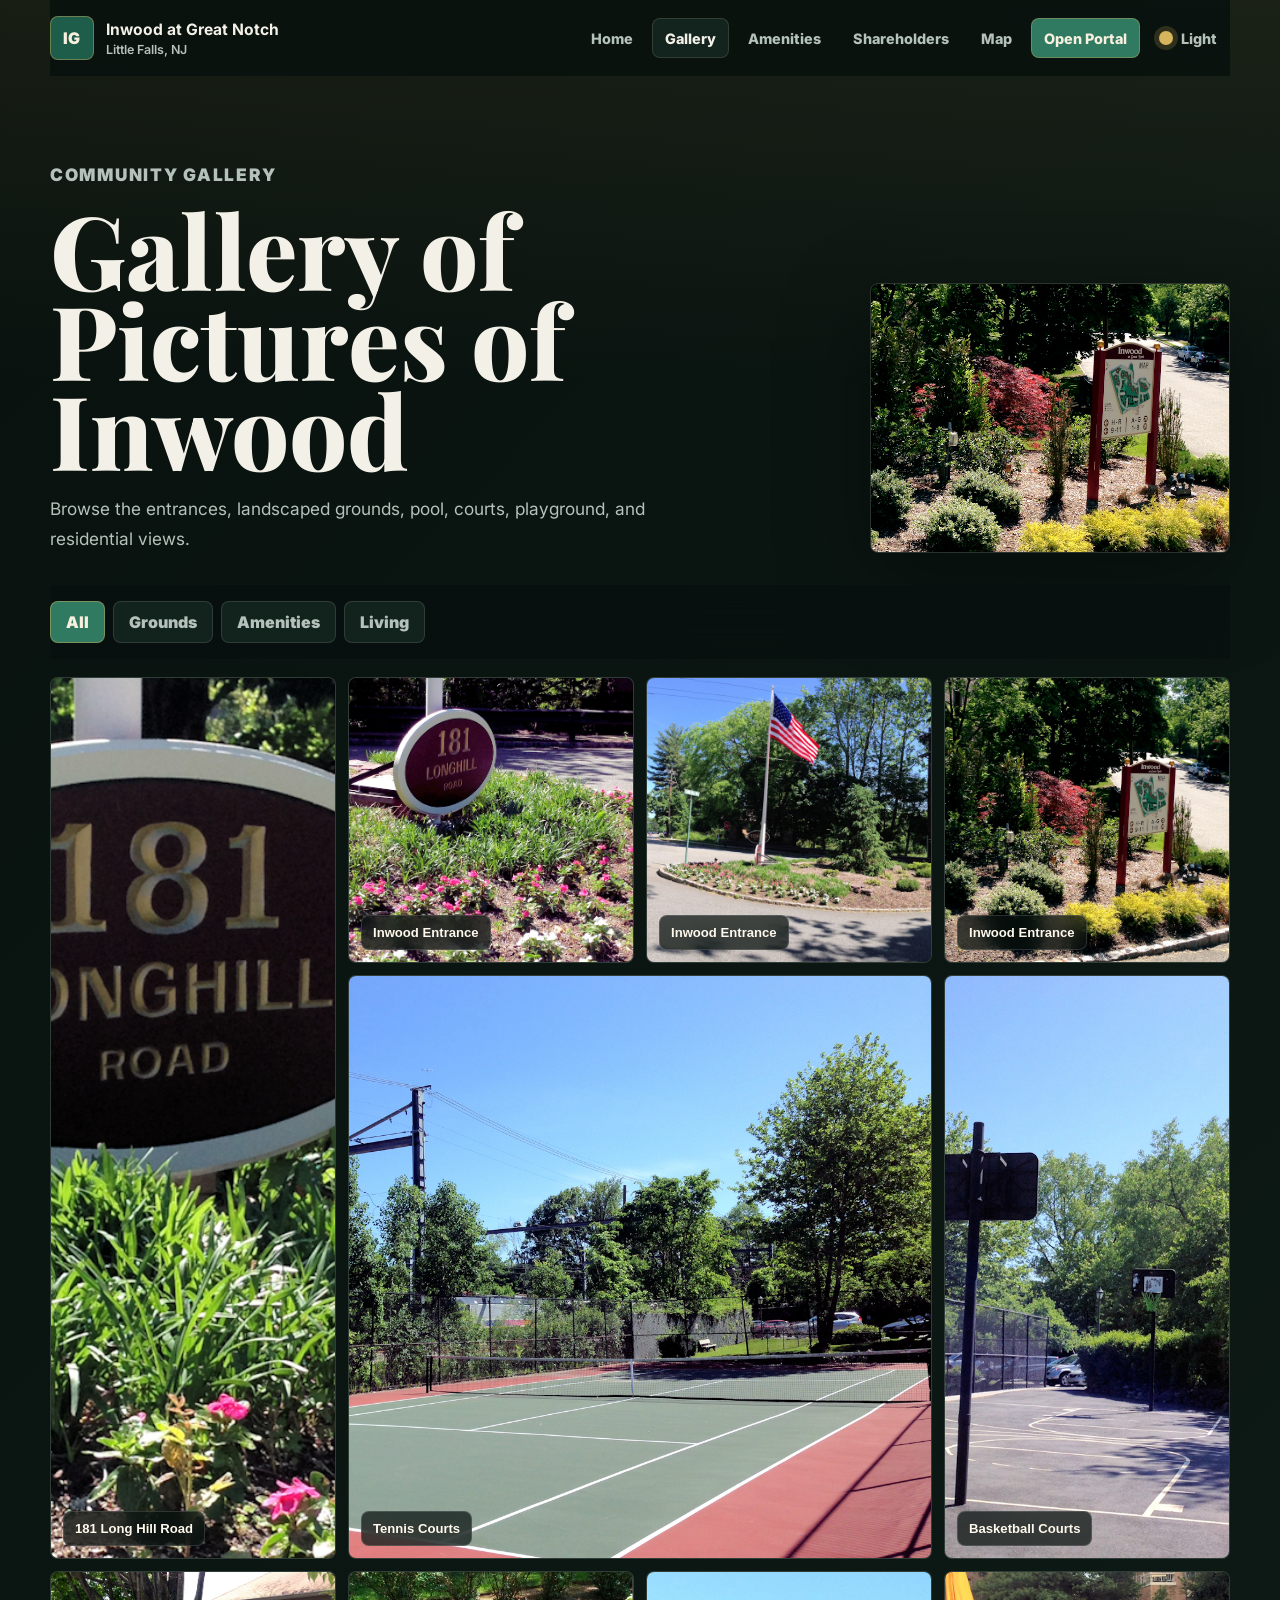
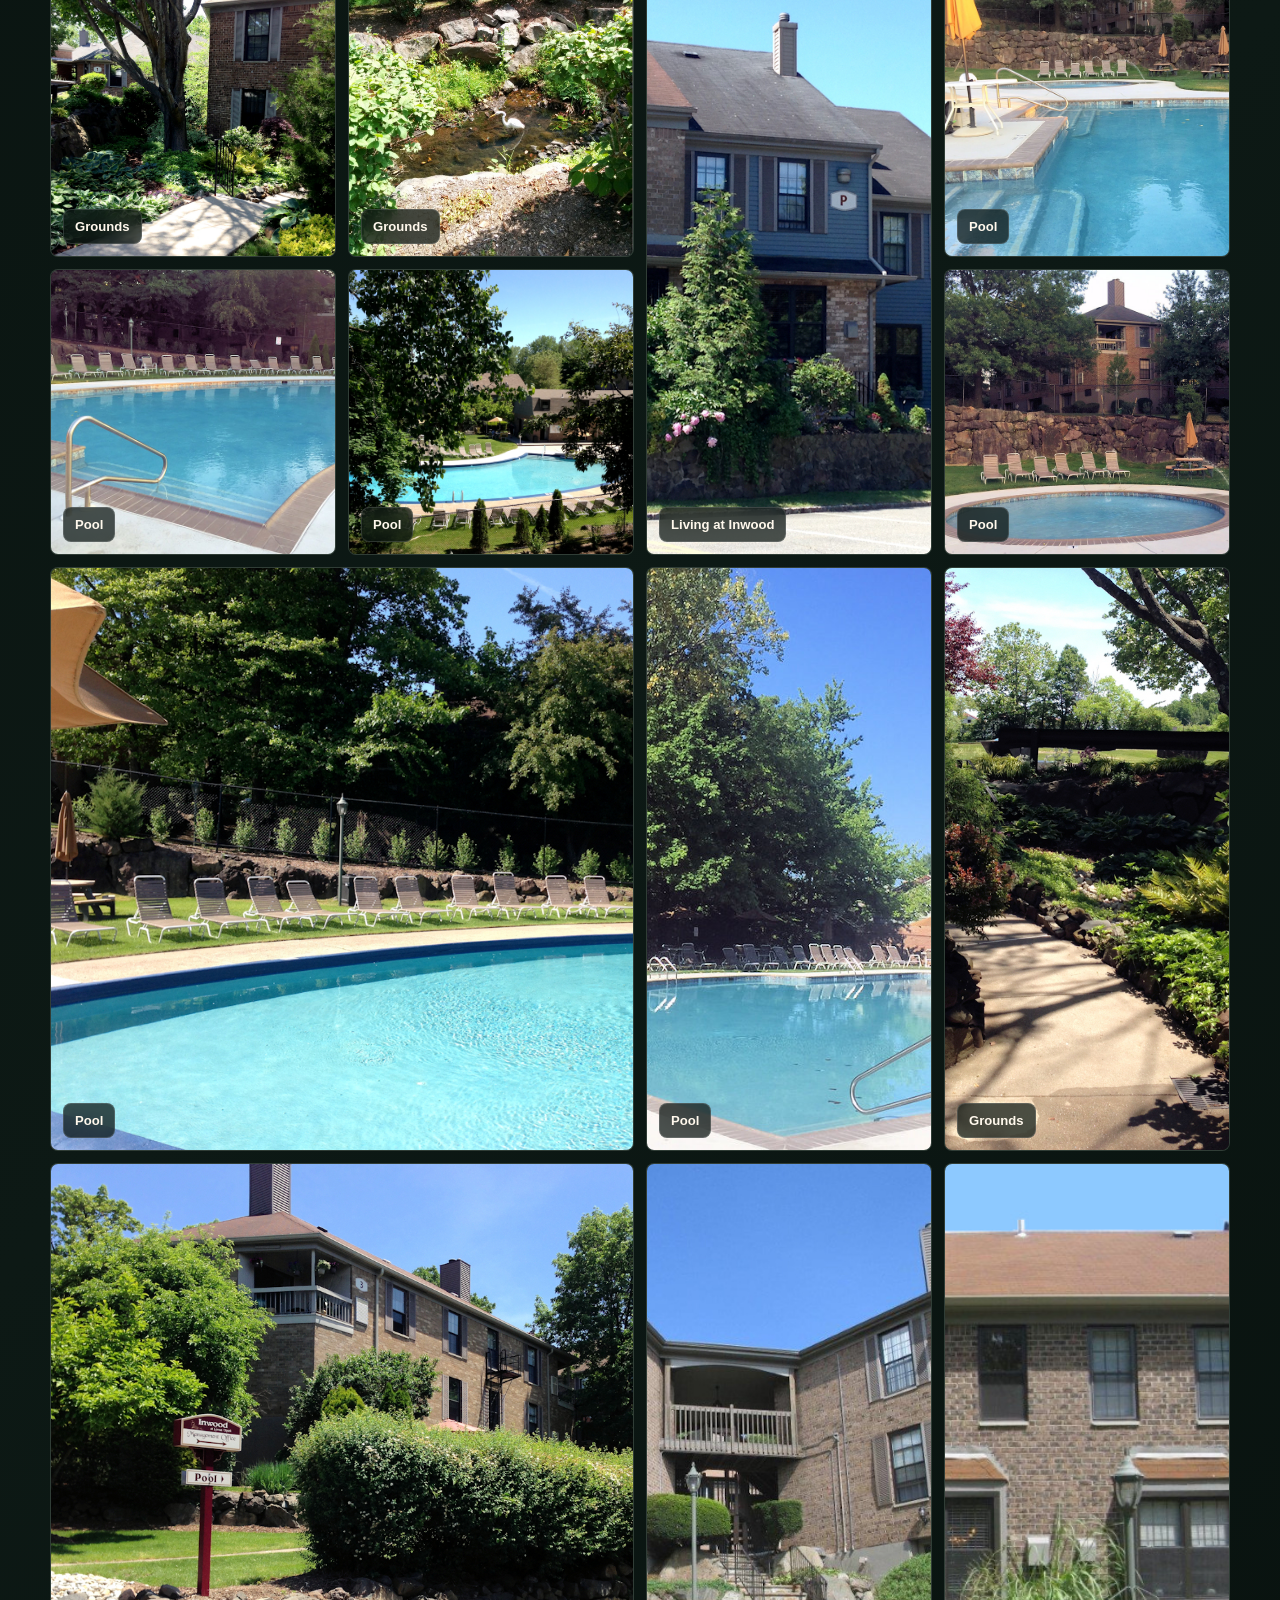
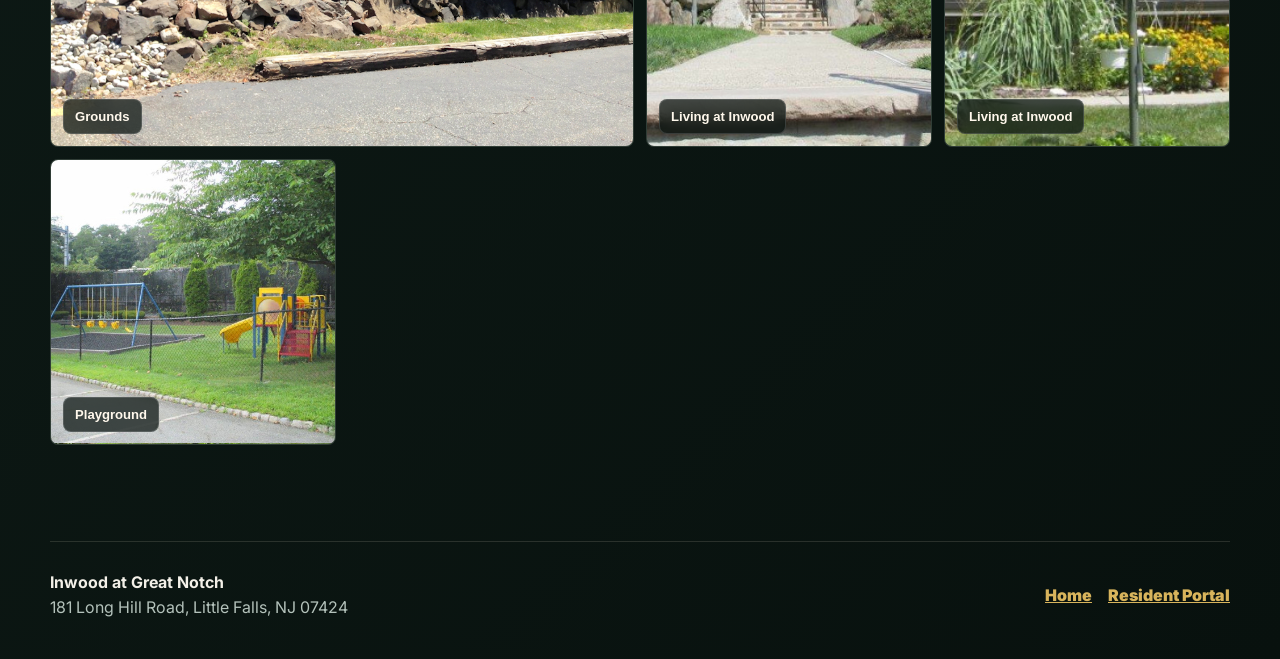
==== gallery.html @ 7fb6be6a "Modernize Inwood at Great Notch site" ====
<!doctype html>
<html lang="en">
  <head>
    <meta charset="utf-8">
    <meta name="viewport" content="width=device-width, initial-scale=1">
    <meta name="description" content="Gallery of pictures of Inwood at Great Notch in Little Falls, New Jersey.">
    <title>Gallery of Pictures of Inwood | Inwood at Great Notch</title>
    <link rel="preconnect" href="https://fonts.googleapis.com">
    <link rel="preconnect" href="https://fonts.gstatic.com" crossorigin>
    <link href="https://fonts.googleapis.com/css2?family=Inter:wght@400;500;600;700;800;900&family=Playfair+Display:wght@700;800&display=swap" rel="stylesheet">
    <link rel="stylesheet" href="./styles.css">
  </head>
  <body>
    <header class="site-header">
      <a class="brand" href="./index.html" aria-label="Inwood at Great Notch home">
        <span class="brand-mark">IG</span>
        <span class="brand-copy">
          <strong>Inwood at Great Notch</strong>
          <small>Little Falls, NJ</small>
        </span>
      </a>

      <button class="menu-toggle" type="button" aria-label="Open navigation" aria-expanded="false" data-menu-toggle>
        <span></span>
        <span></span>
      </button>

      <nav class="nav-links" aria-label="Primary navigation" data-nav>
        <a href="./index.html">Home</a>
        <a href="./gallery.html" aria-current="page">Gallery</a>
        <a href="./index.html#amenities">Amenities</a>
        <a href="./index.html#shareholders">Shareholders</a>
        <a href="./index.html#location">Map</a>
        <a class="nav-portal" href="https://portal.cp-management.com/public" target="_blank" rel="noreferrer">Open Portal</a>
        <button class="theme-toggle" type="button" aria-label="Switch color mode" data-theme-toggle>
          <span class="theme-icon" aria-hidden="true"></span>
          <span data-theme-label>Light</span>
        </button>
      </nav>
    </header>

    <main>
      <section class="gallery-hero">
        <div>
          <p class="eyebrow">Community Gallery</p>
          <h1>Gallery of Pictures of Inwood</h1>
          <p>Browse the entrances, landscaped grounds, pool, courts, playground, and residential views.</p>
        </div>
        <img src="./assets/gallery/inwood-entrance-3.jpg" alt="Inwood at Great Notch entrance">
      </section>

      <section class="gallery-tools" aria-label="Gallery filters">
        <button class="filter-button active" type="button" data-filter="all">All</button>
        <button class="filter-button" type="button" data-filter="grounds">Grounds</button>
        <button class="filter-button" type="button" data-filter="amenities">Amenities</button>
        <button class="filter-button" type="button" data-filter="living">Living</button>
      </section>

      <section class="photo-grid" aria-label="Inwood at Great Notch photos">
        <button class="photo-tile tall" type="button" data-category="grounds" data-full="./assets/gallery/address.jpg" data-caption="181 Long Hill Road, Little Falls, NJ 07424">
          <img src="./assets/gallery/address.jpg" alt="181 Long Hill Road sign">
          <span>181 Long Hill Road</span>
        </button>
        <button class="photo-tile" type="button" data-category="grounds" data-full="./assets/gallery/inwood-entrance-2.jpg" data-caption="Inwood Entrance">
          <img src="./assets/gallery/inwood-entrance-2.jpg" alt="Inwood entrance sign">
          <span>Inwood Entrance</span>
        </button>
        <button class="photo-tile" type="button" data-category="grounds" data-full="./assets/gallery/inwood-entrance.jpg" data-caption="Inwood Entrance">
          <img src="./assets/gallery/inwood-entrance.jpg" alt="Inwood entrance with landscaping">
          <span>Inwood Entrance</span>
        </button>
        <button class="photo-tile" type="button" data-category="grounds" data-full="./assets/gallery/inwood-entrance-3.jpg" data-caption="Inwood Entrance">
          <img src="./assets/gallery/inwood-entrance-3.jpg" alt="Inwood entrance and flag">
          <span>Inwood Entrance</span>
        </button>
        <button class="photo-tile wide" type="button" data-category="amenities" data-full="./assets/gallery/tennis.jpg" data-caption="Inwood Tennis Courts">
          <img src="./assets/gallery/tennis.jpg" alt="Tennis courts at Inwood">
          <span>Tennis Courts</span>
        </button>
        <button class="photo-tile" type="button" data-category="amenities" data-full="./assets/gallery/basketball.jpg" data-caption="Inwood Basketball Courts">
          <img src="./assets/gallery/basketball.jpg" alt="Basketball courts at Inwood">
          <span>Basketball Courts</span>
        </button>
        <button class="photo-tile" type="button" data-category="grounds" data-full="./assets/gallery/inwood-grounds.jpg" data-caption="Inwood Grounds">
          <img src="./assets/gallery/inwood-grounds.jpg" alt="Landscaped Inwood grounds">
          <span>Grounds</span>
        </button>
        <button class="photo-tile" type="button" data-category="grounds" data-full="./assets/gallery/inwood-grounds-4.jpg" data-caption="Inwood Grounds">
          <img src="./assets/gallery/inwood-grounds-4.jpg" alt="Trees and paths at Inwood">
          <span>Grounds</span>
        </button>
        <button class="photo-tile tall" type="button" data-category="living" data-full="./assets/gallery/living-at-inwood.jpg" data-caption="Living at Inwood">
          <img src="./assets/gallery/living-at-inwood.jpg" alt="Residential living at Inwood">
          <span>Living at Inwood</span>
        </button>
        <button class="photo-tile" type="button" data-category="amenities" data-full="./assets/gallery/pool.jpg" data-caption="Inwood Pool">
          <img src="./assets/gallery/pool.jpg" alt="Inwood pool">
          <span>Pool</span>
        </button>
        <button class="photo-tile" type="button" data-category="amenities" data-full="./assets/gallery/pool-2.jpg" data-caption="Inwood Pool">
          <img src="./assets/gallery/pool-2.jpg" alt="Pool deck at Inwood">
          <span>Pool</span>
        </button>
        <button class="photo-tile wide" type="button" data-category="amenities" data-full="./assets/gallery/pool-3.jpg" data-caption="Inwood Pool">
          <img src="./assets/gallery/pool-3.jpg" alt="Inwood pool seating">
          <span>Pool</span>
        </button>
        <button class="photo-tile" type="button" data-category="amenities" data-full="./assets/gallery/pool-4.jpg" data-caption="Inwood Pool">
          <img src="./assets/gallery/pool-4.jpg" alt="Inwood swimming pool">
          <span>Pool</span>
        </button>
        <button class="photo-tile" type="button" data-category="amenities" data-full="./assets/gallery/pool-5.jpg" data-caption="Inwood Pool">
          <img src="./assets/gallery/pool-5.jpg" alt="Inwood pool area">
          <span>Pool</span>
        </button>
        <button class="photo-tile" type="button" data-category="amenities" data-full="./assets/gallery/pool-6.jpg" data-caption="Inwood Pool">
          <img src="./assets/gallery/pool-6.jpg" alt="Inwood pool detail">
          <span>Pool</span>
        </button>
        <button class="photo-tile wide" type="button" data-category="grounds" data-full="./assets/gallery/inwood-grounds-2.jpg" data-caption="Inwood Grounds">
          <img src="./assets/gallery/inwood-grounds-2.jpg" alt="Open grounds at Inwood">
          <span>Grounds</span>
        </button>
        <button class="photo-tile" type="button" data-category="grounds" data-full="./assets/gallery/inwood-grounds-3.jpg" data-caption="Inwood Grounds">
          <img src="./assets/gallery/inwood-grounds-3.jpg" alt="Landscape view at Inwood">
          <span>Grounds</span>
        </button>
        <button class="photo-tile" type="button" data-category="living" data-full="./assets/gallery/living-at-inwood-1.jpg" data-caption="Living at Inwood">
          <img src="./assets/gallery/living-at-inwood-1.jpg" alt="Inwood homes and walkways">
          <span>Living at Inwood</span>
        </button>
        <button class="photo-tile" type="button" data-category="living" data-full="./assets/gallery/living-at-inwood-2.jpg" data-caption="Living at Inwood">
          <img src="./assets/gallery/living-at-inwood-2.jpg" alt="Residential building at Inwood">
          <span>Living at Inwood</span>
        </button>
        <button class="photo-tile" type="button" data-category="amenities" data-full="./assets/gallery/playground-inwood.jpg" data-caption="Playground at Inwood">
          <img src="./assets/gallery/playground-inwood.jpg" alt="Playground at Inwood">
          <span>Playground</span>
        </button>
      </section>
    </main>

    <div class="lightbox" role="dialog" aria-modal="true" aria-label="Photo preview" data-lightbox hidden>
      <button class="lightbox-close" type="button" aria-label="Close photo" data-lightbox-close>Close</button>
      <figure>
        <img src="" alt="" data-lightbox-img>
        <figcaption data-lightbox-caption></figcaption>
      </figure>
    </div>

    <footer class="site-footer">
      <div>
        <strong>Inwood at Great Notch</strong>
        <span>181 Long Hill Road, Little Falls, NJ 07424</span>
      </div>
      <div class="footer-links">
        <a href="./index.html">Home</a>
        <a href="https://portal.cp-management.com/public" target="_blank" rel="noreferrer">Resident Portal</a>
      </div>
    </footer>

    <script src="./script.js"></script>
  </body>
</html>
---- styles.css ----
:root {
  color-scheme: dark;
  --bg: #08110e;
  --bg-soft: #0d1915;
  --surface: rgba(18, 34, 29, 0.86);
  --surface-solid: #12221d;
  --surface-raised: #182b25;
  --text: #f3f0e8;
  --muted: #b4c2bb;
  --subtle: #7f928a;
  --line: rgba(234, 225, 207, 0.14);
  --forest: #2f7a61;
  --forest-strong: #1e5d49;
  --clay: #d0784d;
  --gold: #d8b45c;
  --cream: #f8f0df;
  --shadow: 0 28px 90px rgba(0, 0, 0, 0.36);
}

body.light {
  color-scheme: light;
  --bg: #f7f1e6;
  --bg-soft: #efe7d8;
  --surface: rgba(255, 252, 246, 0.9);
  --surface-solid: #fffaf1;
  --surface-raised: #ffffff;
  --text: #17231f;
  --muted: #5f6f68;
  --subtle: #7a887f;
  --line: rgba(31, 57, 49, 0.14);
  --forest: #21674f;
  --forest-strong: #174a39;
  --clay: #aa5838;
  --gold: #a77b21;
  --cream: #fff8e9;
  --shadow: 0 24px 70px rgba(31, 45, 39, 0.14);
}

* {
  box-sizing: border-box;
}

html {
  scroll-behavior: smooth;
}

body {
  margin: 0;
  min-height: 100vh;
  overflow-x: hidden;
  background:
    linear-gradient(180deg, rgba(216, 180, 92, 0.08), transparent 380px),
    linear-gradient(135deg, var(--bg) 0%, var(--bg-soft) 56%, var(--bg) 100%);
  color: var(--text);
  font-family: Inter, system-ui, sans-serif;
}

body.nav-open {
  overflow: hidden;
}

img {
  display: block;
  max-width: 100%;
}

a {
  color: inherit;
}

.site-header {
  position: sticky;
  top: 0;
  z-index: 30;
  display: flex;
  align-items: center;
  justify-content: space-between;
  gap: 20px;
  width: min(1180px, calc(100vw - 36px));
  margin: 0 auto;
  padding: 16px 0;
  background: color-mix(in srgb, var(--bg) 82%, transparent);
  backdrop-filter: blur(18px);
}

.brand {
  display: inline-flex;
  align-items: center;
  min-width: 0;
  gap: 12px;
  text-decoration: none;
}

.brand-mark {
  display: grid;
  flex: 0 0 auto;
  width: 44px;
  height: 44px;
  place-items: center;
  border: 1px solid color-mix(in srgb, var(--gold) 42%, transparent);
  border-radius: 8px;
  background: var(--forest-strong);
  color: var(--cream);
  font-weight: 900;
}

.brand-copy {
  min-width: 0;
}

.brand strong,
.brand small {
  display: block;
}

.brand strong {
  font-size: 0.98rem;
  letter-spacing: 0;
}

.brand small {
  margin-top: 3px;
  color: var(--muted);
  font-size: 0.78rem;
  font-weight: 600;
}

.nav-links {
  display: flex;
  align-items: center;
  gap: 6px;
  font-size: 0.9rem;
  font-weight: 800;
}

.nav-links a,
.theme-toggle {
  display: inline-flex;
  align-items: center;
  justify-content: center;
  gap: 8px;
  min-height: 40px;
  border: 1px solid transparent;
  border-radius: 8px;
  color: var(--muted);
  padding: 0 12px;
  text-decoration: none;
}

.nav-links a:hover,
.nav-links a[aria-current="page"],
.theme-toggle:hover {
  border-color: var(--line);
  background: color-mix(in srgb, var(--surface-raised) 74%, transparent);
  color: var(--text);
}

.nav-portal {
  border-color: color-mix(in srgb, var(--gold) 34%, transparent) !important;
  background: var(--forest) !important;
  color: var(--cream) !important;
}

.theme-toggle {
  background: transparent;
  font: inherit;
  cursor: pointer;
}

.theme-icon {
  width: 14px;
  height: 14px;
  border-radius: 50%;
  background: var(--gold);
  box-shadow: 0 0 0 5px color-mix(in srgb, var(--gold) 18%, transparent);
}

.menu-toggle {
  display: none;
  flex: 0 0 auto;
  width: 42px;
  height: 42px;
  border: 1px solid var(--line);
  border-radius: 8px;
  background: var(--surface-solid);
  cursor: pointer;
}

.menu-toggle span {
  display: block;
  width: 18px;
  height: 2px;
  margin: 5px auto;
  background: var(--text);
}

.hero {
  position: relative;
  min-height: calc(100vh - 76px);
  overflow: hidden;
  border-bottom: 1px solid var(--line);
}

.hero-backdrop {
  position: absolute;
  inset: 0;
  z-index: -2;
}

.hero-backdrop::after {
  content: "";
  position: absolute;
  inset: 0;
  background:
    linear-gradient(90deg, color-mix(in srgb, var(--bg) 92%, transparent) 0%, color-mix(in srgb, var(--bg) 72%, transparent) 46%, color-mix(in srgb, var(--bg) 34%, transparent) 100%),
    linear-gradient(0deg, var(--bg) 0%, transparent 36%);
}

.hero-backdrop img {
  width: 100%;
  height: 100%;
  object-fit: cover;
  filter: saturate(0.9) contrast(1.08);
}

.hero-inner,
.action-strip,
.section,
.gallery-hero,
.gallery-tools,
.photo-grid,
.site-footer {
  width: min(1180px, calc(100vw - 36px));
  margin: 0 auto;
}

.hero-inner {
  display: grid;
  grid-template-columns: minmax(0, 1fr) 380px;
  gap: 42px;
  align-items: end;
  min-height: calc(100vh - 76px);
  padding: 86px 0 74px;
}

.hero-copy {
  max-width: 790px;
}

.eyebrow {
  margin: 0 0 14px;
  color: var(--gold);
  font-size: 0.78rem;
  font-weight: 900;
  letter-spacing: 0.1em;
  text-transform: uppercase;
}

h1,
h2,
h3,
p {
  margin: 0;
}

h1,
h2 {
  font-family: "Playfair Display", Georgia, serif;
  font-weight: 800;
  letter-spacing: 0;
}

h1 {
  max-width: 800px;
  font-size: clamp(4rem, 9vw, 8.4rem);
  line-height: 0.88;
}

h1 span {
  display: block;
}

h2 {
  font-size: clamp(2.3rem, 5.5vw, 5rem);
  line-height: 0.95;
}

h3 {
  font-size: 1.22rem;
  line-height: 1.22;
}

.hero-copy > p:not(.eyebrow),
.section-copy > p,
.section-heading > p:not(.eyebrow),
.gallery-hero p {
  color: var(--muted);
  font-size: 1.08rem;
  line-height: 1.72;
}

.hero-copy > p:not(.eyebrow) {
  max-width: 670px;
  margin-top: 24px;
}

.hero-actions {
  display: flex;
  flex-wrap: wrap;
  gap: 12px;
  margin-top: 32px;
}

.button {
  display: inline-flex;
  align-items: center;
  justify-content: center;
  min-height: 48px;
  border: 1px solid var(--line);
  border-radius: 8px;
  padding: 0 18px;
  font-weight: 900;
  text-decoration: none;
}

.button.primary {
  border-color: color-mix(in srgb, var(--gold) 36%, transparent);
  background: var(--forest);
  color: var(--cream);
}

.button.ghost {
  background: color-mix(in srgb, var(--surface-raised) 72%, transparent);
  color: var(--text);
}

.hero-card,
.action-card,
.amenity-card,
.shareholder-card,
.map-panel,
.lightbox figure {
  border: 1px solid var(--line);
  border-radius: 8px;
  background: var(--surface);
  box-shadow: var(--shadow);
}

.hero-card {
  overflow: hidden;
  backdrop-filter: blur(20px);
}

.hero-card img {
  width: 100%;
  aspect-ratio: 4 / 3;
  object-fit: cover;
}

.hero-card-body {
  padding: 22px;
}

.hero-card-body span,
.action-card span,
.amenity-card span {
  color: var(--gold);
  font-size: 0.76rem;
  font-weight: 900;
  letter-spacing: 0.08em;
  text-transform: uppercase;
}

.hero-card-body strong {
  display: block;
  margin-top: 8px;
  font-size: 1.32rem;
}

.hero-card-body p {
  margin-top: 10px;
  color: var(--muted);
  line-height: 1.6;
}

.action-strip {
  display: grid;
  grid-template-columns: 1.2fr 1fr 1fr;
  gap: 14px;
  margin-top: -42px;
  position: relative;
  z-index: 5;
}

.action-card {
  display: block;
  min-height: 178px;
  padding: 24px;
  text-decoration: none;
}

.action-card.featured {
  background:
    linear-gradient(145deg, color-mix(in srgb, var(--forest) 88%, black), var(--surface-solid));
  border-color: color-mix(in srgb, var(--gold) 28%, transparent);
}

.action-card strong {
  display: block;
  margin-top: 16px;
  font-size: 1.45rem;
  line-height: 1.16;
}

.action-card small {
  display: block;
  margin-top: 10px;
  color: var(--muted);
  font-size: 0.95rem;
  line-height: 1.55;
}

.section {
  padding: 96px 0;
}

.intro-section {
  display: grid;
  grid-template-columns: minmax(0, 0.9fr) minmax(360px, 1.1fr);
  gap: 52px;
  align-items: center;
}

.section-copy,
.section-heading {
  max-width: 760px;
}

.section-copy > p:not(.eyebrow),
.section-heading > p:not(.eyebrow) {
  margin-top: 18px;
}

.image-stack {
  position: relative;
  min-height: 540px;
}

.image-stack img {
  border: 1px solid var(--line);
  border-radius: 8px;
  box-shadow: var(--shadow);
  object-fit: cover;
}

.image-stack-large {
  width: 82%;
  height: 500px;
}

.image-stack-small {
  position: absolute;
  right: 0;
  bottom: 0;
  width: 46%;
  height: 260px;
}

.amenity-grid {
  display: grid;
  grid-template-columns: repeat(3, minmax(0, 1fr));
  gap: 18px;
  margin-top: 34px;
}

.amenity-card {
  overflow: hidden;
  background: var(--surface-solid);
}

.amenity-card img {
  width: 100%;
  aspect-ratio: 4 / 3;
  object-fit: cover;
}

.amenity-card div {
  padding: 22px;
}

.amenity-card h3 {
  margin-top: 10px;
}

.amenity-card p {
  margin-top: 10px;
  color: var(--muted);
  line-height: 1.62;
}

.shareholders-section {
  padding-top: 62px;
}

.shareholder-grid {
  display: grid;
  grid-template-columns: repeat(5, minmax(0, 1fr));
  gap: 12px;
  margin-top: 30px;
}

.shareholder-card {
  display: flex;
  align-items: center;
  gap: 12px;
  min-height: 80px;
  padding: 18px;
  color: var(--text);
  text-decoration: none;
}

.shareholder-card:hover {
  border-color: color-mix(in srgb, var(--gold) 45%, transparent);
  background: var(--surface-raised);
}

.lock-icon {
  position: relative;
  flex: 0 0 auto;
  width: 18px;
  height: 14px;
  border-radius: 4px;
  background: var(--gold);
}

.lock-icon::before {
  content: "";
  position: absolute;
  left: 4px;
  bottom: 10px;
  width: 10px;
  height: 9px;
  border: 2px solid var(--gold);
  border-bottom: 0;
  border-radius: 8px 8px 0 0;
}

.photo-preview {
  padding-top: 52px;
}

.preview-grid {
  display: grid;
  grid-template-columns: repeat(4, 1fr);
  gap: 12px;
  margin-top: 30px;
}

.preview-grid img {
  width: 100%;
  aspect-ratio: 1;
  border: 1px solid var(--line);
  border-radius: 8px;
  object-fit: cover;
}

.centered {
  margin-top: 22px;
}

.map-panel {
  height: 470px;
  overflow: hidden;
  margin-top: 30px;
}

.map-panel iframe {
  width: 100%;
  height: 100%;
  border: 0;
  filter: saturate(0.85) contrast(1.05);
}

.site-footer {
  display: flex;
  align-items: center;
  justify-content: space-between;
  gap: 20px;
  border-top: 1px solid var(--line);
  padding: 30px 0 42px;
  color: var(--muted);
}

.site-footer strong,
.site-footer span {
  display: block;
}

.site-footer strong {
  margin-bottom: 5px;
  color: var(--text);
}

.footer-links {
  display: flex;
  gap: 16px;
  font-weight: 900;
}

.footer-links a {
  color: var(--gold);
}

.gallery-hero {
  display: grid;
  grid-template-columns: minmax(0, 1fr) 360px;
  gap: 38px;
  align-items: end;
  padding: 84px 0 32px;
}

.gallery-hero h1 {
  max-width: 880px;
  font-size: clamp(3.4rem, 8vw, 7.4rem);
}

.gallery-hero p:not(.eyebrow) {
  max-width: 650px;
  margin-top: 20px;
}

.gallery-hero img {
  width: 100%;
  aspect-ratio: 4 / 3;
  border: 1px solid var(--line);
  border-radius: 8px;
  object-fit: cover;
  box-shadow: var(--shadow);
}

.gallery-tools {
  position: sticky;
  top: 72px;
  z-index: 12;
  display: flex;
  flex-wrap: wrap;
  gap: 8px;
  padding: 16px 0;
  background: color-mix(in srgb, var(--bg) 86%, transparent);
  backdrop-filter: blur(18px);
}

.filter-button {
  min-height: 42px;
  border: 1px solid var(--line);
  border-radius: 8px;
  background: var(--surface-solid);
  color: var(--muted);
  padding: 0 15px;
  font: inherit;
  font-weight: 900;
  cursor: pointer;
}

.filter-button.active {
  border-color: color-mix(in srgb, var(--gold) 45%, transparent);
  background: var(--forest);
  color: var(--cream);
}

.photo-grid {
  display: grid;
  grid-auto-flow: dense;
  grid-template-columns: repeat(4, minmax(0, 1fr));
  gap: 12px;
  padding: 18px 0 96px;
}

.photo-tile {
  position: relative;
  min-height: 250px;
  overflow: hidden;
  border: 1px solid var(--line);
  border-radius: 8px;
  background: var(--surface-solid);
  padding: 0;
  cursor: pointer;
}

.photo-tile.wide {
  grid-column: span 2;
}

.photo-tile.tall {
  grid-row: span 2;
}

.photo-tile img {
  width: 100%;
  height: 100%;
  object-fit: cover;
  transition: transform 280ms ease, filter 280ms ease;
}

.photo-tile:hover img {
  transform: scale(1.04);
  filter: saturate(1.05);
}

.photo-tile span {
  position: absolute;
  left: 12px;
  bottom: 12px;
  max-width: calc(100% - 24px);
  border: 1px solid rgba(255, 255, 255, 0.14);
  border-radius: 8px;
  background: rgba(8, 17, 14, 0.72);
  color: #fff8ec;
  padding: 9px 11px;
  font-size: 0.82rem;
  font-weight: 900;
  backdrop-filter: blur(10px);
}

.photo-tile.is-hidden {
  display: none;
}

.lightbox {
  position: fixed;
  inset: 0;
  z-index: 60;
  display: grid;
  place-items: center;
  background: rgba(4, 9, 7, 0.9);
  padding: 26px;
}

.lightbox[hidden] {
  display: none;
}

.lightbox figure {
  width: min(1040px, 100%);
  margin: 0;
  padding: 10px;
}

.lightbox img {
  width: 100%;
  max-height: 78vh;
  border-radius: 6px;
  object-fit: contain;
  background: #050807;
}

.lightbox figcaption {
  margin-top: 12px;
  color: var(--cream);
  font-weight: 900;
  text-align: center;
}

.lightbox-close {
  position: fixed;
  top: 18px;
  right: 18px;
  min-height: 42px;
  border: 1px solid rgba(255, 255, 255, 0.2);
  border-radius: 8px;
  background: rgba(255, 255, 255, 0.1);
  color: #fff8ec;
  padding: 0 14px;
  font: inherit;
  font-weight: 900;
  cursor: pointer;
}

@media (max-width: 1200px) {
  .menu-toggle {
    display: block;
  }

  .nav-links {
    position: fixed;
    inset: 74px 18px auto 18px;
    display: none;
    flex-direction: column;
    align-items: stretch;
    border: 1px solid var(--line);
    border-radius: 8px;
    background: var(--surface-solid);
    padding: 10px;
    box-shadow: var(--shadow);
  }

  body.nav-open .nav-links {
    display: flex;
  }

  .nav-links a,
  .theme-toggle {
    justify-content: space-between;
  }

  .hero-inner,
  .intro-section,
  .gallery-hero {
    grid-template-columns: 1fr;
  }

  .hero-card {
    max-width: 520px;
  }

  .action-strip,
  .amenity-grid,
  .shareholder-grid {
    grid-template-columns: 1fr;
  }

  .action-strip {
    margin-top: 18px;
  }

  .preview-grid,
  .photo-grid {
    grid-template-columns: repeat(2, minmax(0, 1fr));
  }

  .gallery-hero img {
    max-width: 520px;
  }
}

@media (max-width: 1200px) {
  .site-header,
  .hero-inner,
  .action-strip,
  .section,
  .gallery-hero,
  .gallery-tools,
  .photo-grid,
  .site-footer {
    width: calc(100vw - 32px);
  }

  .brand strong {
    max-width: 210px;
    overflow: hidden;
    text-overflow: ellipsis;
    white-space: nowrap;
  }

  .brand small {
    display: none;
  }

  .hero {
    min-height: auto;
  }

  .hero-inner {
    min-height: auto;
    padding: 68px 0 40px;
  }

  h1,
  .gallery-hero h1 {
    font-size: clamp(3rem, 13.5vw, 4.1rem);
    line-height: 0.96;
  }

  h2 {
    font-size: clamp(2.25rem, 13vw, 3.35rem);
  }

  .hero-actions,
  .footer-links {
    flex-direction: column;
  }

  .button {
    width: 100%;
  }

  .section {
    padding: 62px 0;
  }

  .image-stack {
    min-height: auto;
  }

  .image-stack-large,
  .image-stack-small {
    position: static;
    width: 100%;
    height: auto;
    aspect-ratio: 4 / 3;
  }

  .image-stack-small {
    margin-top: 12px;
  }

  .preview-grid,
  .photo-grid {
    grid-template-columns: 1fr;
  }

  .photo-tile,
  .photo-tile.wide,
  .photo-tile.tall {
    grid-column: auto;
    grid-row: auto;
    min-height: 280px;
  }

  .map-panel {
    height: 360px;
  }

  .site-footer {
    align-items: flex-start;
    flex-direction: column;
  }
}
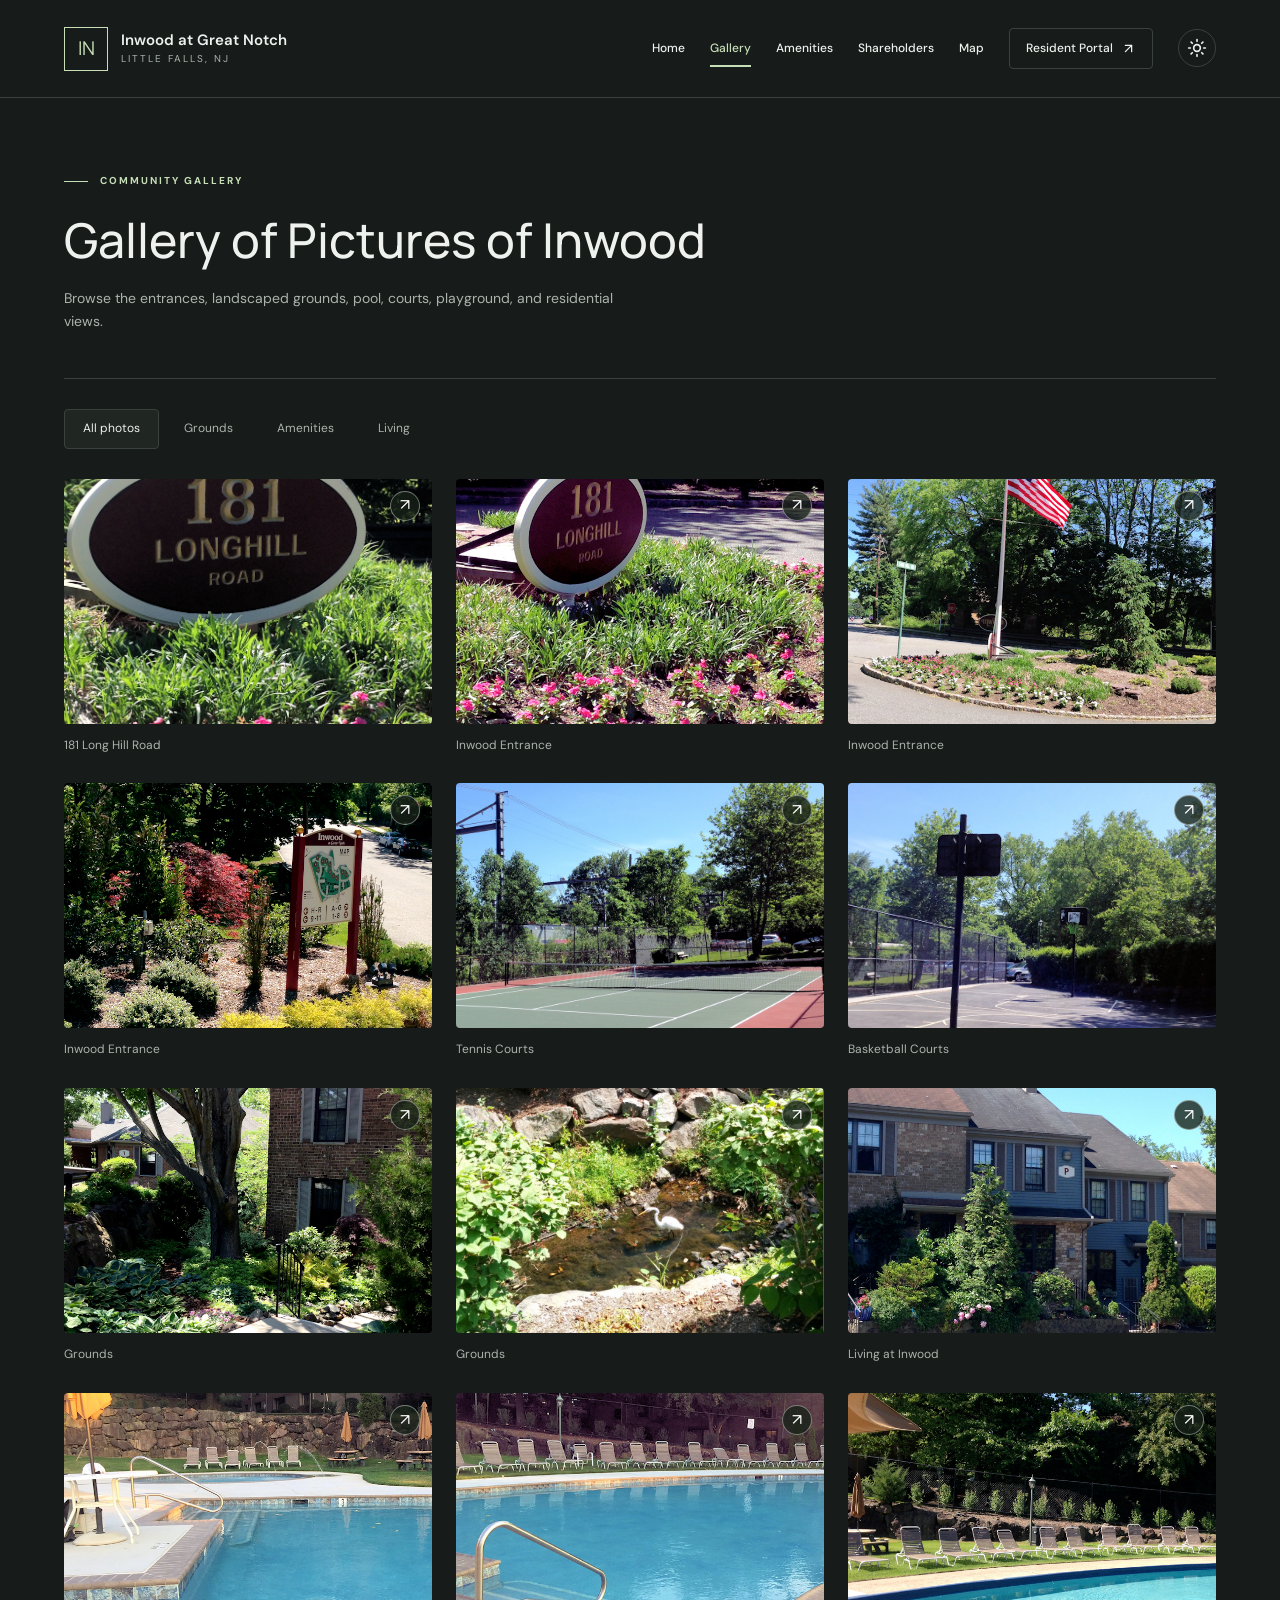
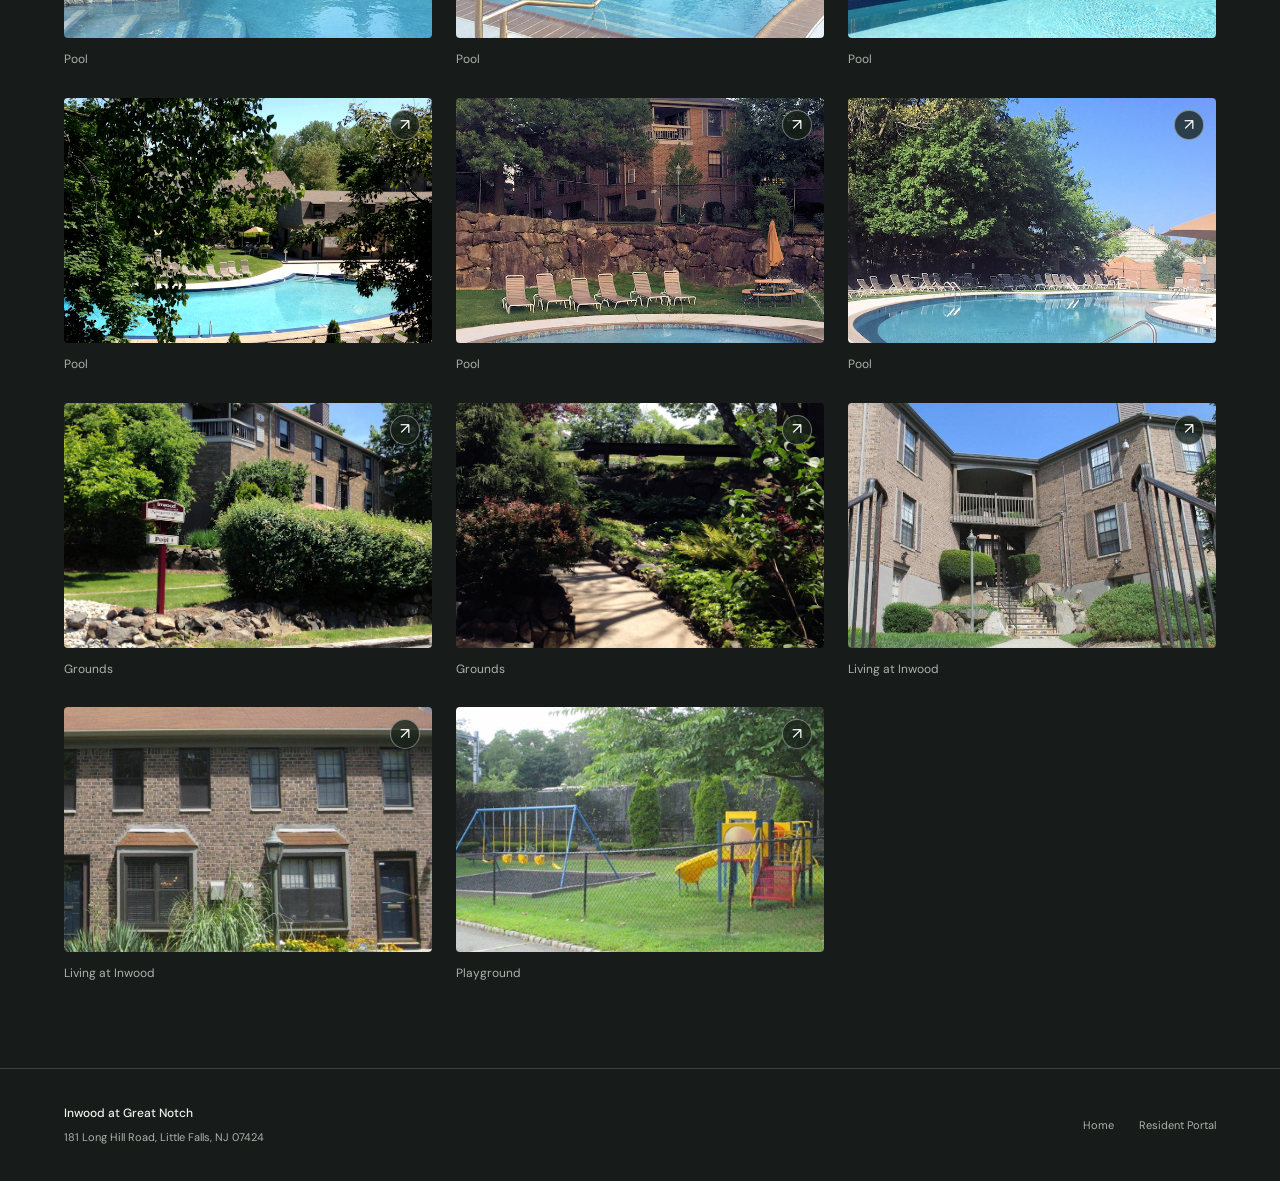
==== commit 312819ac: "Rebuild Inwood website with modern dark and light designs" ====
--- a/gallery.html
+++ b/gallery.html
@@ -1,28 +1,39 @@
 <!doctype html>
 <html lang="en">
   <head>
-    <meta charset="utf-8">
-    <meta name="viewport" content="width=device-width, initial-scale=1">
-    <meta name="description" content="Gallery of pictures of Inwood at Great Notch in Little Falls, New Jersey.">
+    <meta charset="utf-8" />
+    <meta name="viewport" content="width=device-width, initial-scale=1" />
+    <meta
+      name="description"
+      content="Gallery of pictures of Inwood at Great Notch in Little Falls, New Jersey."
+    />
     <title>Gallery of Pictures of Inwood | Inwood at Great Notch</title>
-    <link rel="preconnect" href="https://fonts.googleapis.com">
-    <link rel="preconnect" href="https://fonts.gstatic.com" crossorigin>
-    <link href="https://fonts.googleapis.com/css2?family=Inter:wght@400;500;600;700;800;900&family=Playfair+Display:wght@700;800&display=swap" rel="stylesheet">
-    <link rel="stylesheet" href="./styles.css">
+    <link rel="preconnect" href="https://fonts.googleapis.com" />
+    <link rel="preconnect" href="https://fonts.gstatic.com" crossorigin />
+    <link rel="stylesheet" href="./styles.css" />
   </head>
   <body>
     <header class="site-header">
-      <a class="brand" href="./index.html" aria-label="Inwood at Great Notch home">
-        <span class="brand-mark">IG</span>
+      <a
+        class="brand"
+        href="./index.html"
+        aria-label="Inwood at Great Notch home"
+      >
+        <span class="brand-mark">IN</span>
         <span class="brand-copy">
           <strong>Inwood at Great Notch</strong>
           <small>Little Falls, NJ</small>
         </span>
       </a>
 
-      <button class="menu-toggle" type="button" aria-label="Open navigation" aria-expanded="false" data-menu-toggle>
-        <span></span>
-        <span></span>
+      <button
+        class="menu-toggle"
+        type="button"
+        aria-label="Open navigation"
+        aria-expanded="false"
+        data-menu-toggle
+      >
+        <i data-lucide="menu" class="icon" aria-hidden="true"></i>
       </button>
 
       <nav class="nav-links" aria-label="Primary navigation" data-nav>
@@ -31,9 +42,26 @@
         <a href="./index.html#amenities">Amenities</a>
         <a href="./index.html#shareholders">Shareholders</a>
         <a href="./index.html#location">Map</a>
-        <a class="nav-portal" href="https://portal.cp-management.com/public" target="_blank" rel="noreferrer">Open Portal</a>
-        <button class="theme-toggle" type="button" aria-label="Switch color mode" data-theme-toggle>
-          <span class="theme-icon" aria-hidden="true"></span>
+        <a
+          class="nav-portal"
+          href="https://portal.cp-management.com/public"
+          target="_blank"
+          rel="noreferrer"
+          >Resident Portal
+          <i data-lucide="arrow-up-right" class="icon" aria-hidden="true"></i
+        ></a>
+        <button
+          class="theme-toggle"
+          type="button"
+          aria-label="Switch color mode"
+          data-theme-toggle
+        >
+          <i
+            data-lucide="sun"
+            class="icon"
+            aria-hidden="true"
+            data-theme-icon
+          ></i>
           <span data-theme-label>Light</span>
         </button>
       </nav>
@@ -44,106 +72,331 @@
         <div>
           <p class="eyebrow">Community Gallery</p>
           <h1>Gallery of Pictures of Inwood</h1>
-          <p>Browse the entrances, landscaped grounds, pool, courts, playground, and residential views.</p>
+          <p>
+            Browse the entrances, landscaped grounds, pool, courts, playground,
+            and residential views.
+          </p>
         </div>
-        <img src="./assets/gallery/inwood-entrance-3.jpg" alt="Inwood at Great Notch entrance">
       </section>
 
       <section class="gallery-tools" aria-label="Gallery filters">
-        <button class="filter-button active" type="button" data-filter="all">All</button>
-        <button class="filter-button" type="button" data-filter="grounds">Grounds</button>
-        <button class="filter-button" type="button" data-filter="amenities">Amenities</button>
-        <button class="filter-button" type="button" data-filter="living">Living</button>
+        <button
+          class="filter-button active"
+          type="button"
+          data-filter="all"
+          aria-pressed="true"
+        >
+          All photos
+        </button>
+        <button
+          class="filter-button"
+          type="button"
+          data-filter="grounds"
+          aria-pressed="false"
+        >
+          Grounds
+        </button>
+        <button
+          class="filter-button"
+          type="button"
+          data-filter="amenities"
+          aria-pressed="false"
+        >
+          Amenities
+        </button>
+        <button
+          class="filter-button"
+          type="button"
+          data-filter="living"
+          aria-pressed="false"
+        >
+          Living
+        </button>
       </section>
 
       <section class="photo-grid" aria-label="Inwood at Great Notch photos">
-        <button class="photo-tile tall" type="button" data-category="grounds" data-full="./assets/gallery/address.jpg" data-caption="181 Long Hill Road, Little Falls, NJ 07424">
-          <img src="./assets/gallery/address.jpg" alt="181 Long Hill Road sign">
+        <button
+          class="photo-tile tall"
+          type="button"
+          data-category="grounds"
+          data-full="./assets/gallery/address.jpg"
+          data-caption="181 Long Hill Road, Little Falls, NJ 07424"
+        >
+          <img
+            src="./assets/gallery/address.jpg"
+            alt="181 Long Hill Road sign"
+          />
           <span>181 Long Hill Road</span>
         </button>
-        <button class="photo-tile" type="button" data-category="grounds" data-full="./assets/gallery/inwood-entrance-2.jpg" data-caption="Inwood Entrance">
-          <img src="./assets/gallery/inwood-entrance-2.jpg" alt="Inwood entrance sign">
+        <button
+          class="photo-tile"
+          type="button"
+          data-category="grounds"
+          data-full="./assets/gallery/inwood-entrance-2.jpg"
+          data-caption="Inwood Entrance"
+        >
+          <img
+            src="./assets/gallery/inwood-entrance-2.jpg"
+            alt="Inwood entrance sign"
+          />
           <span>Inwood Entrance</span>
         </button>
-        <button class="photo-tile" type="button" data-category="grounds" data-full="./assets/gallery/inwood-entrance.jpg" data-caption="Inwood Entrance">
-          <img src="./assets/gallery/inwood-entrance.jpg" alt="Inwood entrance with landscaping">
+        <button
+          class="photo-tile"
+          type="button"
+          data-category="grounds"
+          data-full="./assets/gallery/inwood-entrance.jpg"
+          data-caption="Inwood Entrance"
+        >
+          <img
+            src="./assets/gallery/inwood-entrance.jpg"
+            alt="Inwood entrance with landscaping"
+          />
           <span>Inwood Entrance</span>
         </button>
-        <button class="photo-tile" type="button" data-category="grounds" data-full="./assets/gallery/inwood-entrance-3.jpg" data-caption="Inwood Entrance">
-          <img src="./assets/gallery/inwood-entrance-3.jpg" alt="Inwood entrance and flag">
+        <button
+          class="photo-tile"
+          type="button"
+          data-category="grounds"
+          data-full="./assets/gallery/inwood-entrance-3.jpg"
+          data-caption="Inwood Entrance"
+        >
+          <img
+            src="./assets/gallery/inwood-entrance-3.jpg"
+            alt="Inwood entrance and flag"
+          />
           <span>Inwood Entrance</span>
         </button>
-        <button class="photo-tile wide" type="button" data-category="amenities" data-full="./assets/gallery/tennis.jpg" data-caption="Inwood Tennis Courts">
-          <img src="./assets/gallery/tennis.jpg" alt="Tennis courts at Inwood">
+        <button
+          class="photo-tile wide"
+          type="button"
+          data-category="amenities"
+          data-full="./assets/gallery/tennis.jpg"
+          data-caption="Inwood Tennis Courts"
+        >
+          <img
+            src="./assets/gallery/tennis.jpg"
+            alt="Tennis courts at Inwood"
+          />
           <span>Tennis Courts</span>
         </button>
-        <button class="photo-tile" type="button" data-category="amenities" data-full="./assets/gallery/basketball.jpg" data-caption="Inwood Basketball Courts">
-          <img src="./assets/gallery/basketball.jpg" alt="Basketball courts at Inwood">
+        <button
+          class="photo-tile"
+          type="button"
+          data-category="amenities"
+          data-full="./assets/gallery/basketball.jpg"
+          data-caption="Inwood Basketball Courts"
+        >
+          <img
+            src="./assets/gallery/basketball.jpg"
+            alt="Basketball courts at Inwood"
+          />
           <span>Basketball Courts</span>
         </button>
-        <button class="photo-tile" type="button" data-category="grounds" data-full="./assets/gallery/inwood-grounds.jpg" data-caption="Inwood Grounds">
-          <img src="./assets/gallery/inwood-grounds.jpg" alt="Landscaped Inwood grounds">
+        <button
+          class="photo-tile"
+          type="button"
+          data-category="grounds"
+          data-full="./assets/gallery/inwood-grounds.jpg"
+          data-caption="Inwood Grounds"
+        >
+          <img
+            src="./assets/gallery/inwood-grounds.jpg"
+            alt="Landscaped Inwood grounds"
+          />
           <span>Grounds</span>
         </button>
-        <button class="photo-tile" type="button" data-category="grounds" data-full="./assets/gallery/inwood-grounds-4.jpg" data-caption="Inwood Grounds">
-          <img src="./assets/gallery/inwood-grounds-4.jpg" alt="Trees and paths at Inwood">
+        <button
+          class="photo-tile"
+          type="button"
+          data-category="grounds"
+          data-full="./assets/gallery/inwood-grounds-4.jpg"
+          data-caption="Inwood Grounds"
+        >
+          <img
+            src="./assets/gallery/inwood-grounds-4.jpg"
+            alt="Trees and paths at Inwood"
+          />
           <span>Grounds</span>
         </button>
-        <button class="photo-tile tall" type="button" data-category="living" data-full="./assets/gallery/living-at-inwood.jpg" data-caption="Living at Inwood">
-          <img src="./assets/gallery/living-at-inwood.jpg" alt="Residential living at Inwood">
+        <button
+          class="photo-tile tall"
+          type="button"
+          data-category="living"
+          data-full="./assets/gallery/living-at-inwood.jpg"
+          data-caption="Living at Inwood"
+        >
+          <img
+            src="./assets/gallery/living-at-inwood.jpg"
+            alt="Residential living at Inwood"
+          />
           <span>Living at Inwood</span>
         </button>
-        <button class="photo-tile" type="button" data-category="amenities" data-full="./assets/gallery/pool.jpg" data-caption="Inwood Pool">
-          <img src="./assets/gallery/pool.jpg" alt="Inwood pool">
-          <span>Pool</span>
-        </button>
-        <button class="photo-tile" type="button" data-category="amenities" data-full="./assets/gallery/pool-2.jpg" data-caption="Inwood Pool">
-          <img src="./assets/gallery/pool-2.jpg" alt="Pool deck at Inwood">
-          <span>Pool</span>
-        </button>
-        <button class="photo-tile wide" type="button" data-category="amenities" data-full="./assets/gallery/pool-3.jpg" data-caption="Inwood Pool">
-          <img src="./assets/gallery/pool-3.jpg" alt="Inwood pool seating">
-          <span>Pool</span>
-        </button>
-        <button class="photo-tile" type="button" data-category="amenities" data-full="./assets/gallery/pool-4.jpg" data-caption="Inwood Pool">
-          <img src="./assets/gallery/pool-4.jpg" alt="Inwood swimming pool">
-          <span>Pool</span>
-        </button>
-        <button class="photo-tile" type="button" data-category="amenities" data-full="./assets/gallery/pool-5.jpg" data-caption="Inwood Pool">
-          <img src="./assets/gallery/pool-5.jpg" alt="Inwood pool area">
-          <span>Pool</span>
-        </button>
-        <button class="photo-tile" type="button" data-category="amenities" data-full="./assets/gallery/pool-6.jpg" data-caption="Inwood Pool">
-          <img src="./assets/gallery/pool-6.jpg" alt="Inwood pool detail">
-          <span>Pool</span>
-        </button>
-        <button class="photo-tile wide" type="button" data-category="grounds" data-full="./assets/gallery/inwood-grounds-2.jpg" data-caption="Inwood Grounds">
-          <img src="./assets/gallery/inwood-grounds-2.jpg" alt="Open grounds at Inwood">
+        <button
+          class="photo-tile"
+          type="button"
+          data-category="amenities"
+          data-full="./assets/gallery/pool.jpg"
+          data-caption="Inwood Pool"
+        >
+          <img src="./assets/gallery/pool.jpg" alt="Inwood pool" />
+          <span>Pool</span>
+        </button>
+        <button
+          class="photo-tile"
+          type="button"
+          data-category="amenities"
+          data-full="./assets/gallery/pool-2.jpg"
+          data-caption="Inwood Pool"
+        >
+          <img src="./assets/gallery/pool-2.jpg" alt="Pool deck at Inwood" />
+          <span>Pool</span>
+        </button>
+        <button
+          class="photo-tile wide"
+          type="button"
+          data-category="amenities"
+          data-full="./assets/gallery/pool-3.jpg"
+          data-caption="Inwood Pool"
+        >
+          <img src="./assets/gallery/pool-3.jpg" alt="Inwood pool seating" />
+          <span>Pool</span>
+        </button>
+        <button
+          class="photo-tile"
+          type="button"
+          data-category="amenities"
+          data-full="./assets/gallery/pool-4.jpg"
+          data-caption="Inwood Pool"
+        >
+          <img src="./assets/gallery/pool-4.jpg" alt="Inwood swimming pool" />
+          <span>Pool</span>
+        </button>
+        <button
+          class="photo-tile"
+          type="button"
+          data-category="amenities"
+          data-full="./assets/gallery/pool-5.jpg"
+          data-caption="Inwood Pool"
+        >
+          <img src="./assets/gallery/pool-5.jpg" alt="Inwood pool area" />
+          <span>Pool</span>
+        </button>
+        <button
+          class="photo-tile"
+          type="button"
+          data-category="amenities"
+          data-full="./assets/gallery/pool-6.jpg"
+          data-caption="Inwood Pool"
+        >
+          <img src="./assets/gallery/pool-6.jpg" alt="Inwood pool detail" />
+          <span>Pool</span>
+        </button>
+        <button
+          class="photo-tile wide"
+          type="button"
+          data-category="grounds"
+          data-full="./assets/gallery/inwood-grounds-2.jpg"
+          data-caption="Inwood Grounds"
+        >
+          <img
+            src="./assets/gallery/inwood-grounds-2.jpg"
+            alt="Open grounds at Inwood"
+          />
           <span>Grounds</span>
         </button>
-        <button class="photo-tile" type="button" data-category="grounds" data-full="./assets/gallery/inwood-grounds-3.jpg" data-caption="Inwood Grounds">
-          <img src="./assets/gallery/inwood-grounds-3.jpg" alt="Landscape view at Inwood">
+        <button
+          class="photo-tile"
+          type="button"
+          data-category="grounds"
+          data-full="./assets/gallery/inwood-grounds-3.jpg"
+          data-caption="Inwood Grounds"
+        >
+          <img
+            src="./assets/gallery/inwood-grounds-3.jpg"
+            alt="Landscape view at Inwood"
+          />
           <span>Grounds</span>
         </button>
-        <button class="photo-tile" type="button" data-category="living" data-full="./assets/gallery/living-at-inwood-1.jpg" data-caption="Living at Inwood">
-          <img src="./assets/gallery/living-at-inwood-1.jpg" alt="Inwood homes and walkways">
+        <button
+          class="photo-tile"
+          type="button"
+          data-category="living"
+          data-full="./assets/gallery/living-at-inwood-1.jpg"
+          data-caption="Living at Inwood"
+        >
+          <img
+            src="./assets/gallery/living-at-inwood-1.jpg"
+            alt="Inwood homes and walkways"
+          />
           <span>Living at Inwood</span>
         </button>
-        <button class="photo-tile" type="button" data-category="living" data-full="./assets/gallery/living-at-inwood-2.jpg" data-caption="Living at Inwood">
-          <img src="./assets/gallery/living-at-inwood-2.jpg" alt="Residential building at Inwood">
+        <button
+          class="photo-tile"
+          type="button"
+          data-category="living"
+          data-full="./assets/gallery/living-at-inwood-2.jpg"
+          data-caption="Living at Inwood"
+        >
+          <img
+            src="./assets/gallery/living-at-inwood-2.jpg"
+            alt="Residential building at Inwood"
+          />
           <span>Living at Inwood</span>
         </button>
-        <button class="photo-tile" type="button" data-category="amenities" data-full="./assets/gallery/playground-inwood.jpg" data-caption="Playground at Inwood">
-          <img src="./assets/gallery/playground-inwood.jpg" alt="Playground at Inwood">
+        <button
+          class="photo-tile"
+          type="button"
+          data-category="amenities"
+          data-full="./assets/gallery/playground-inwood.jpg"
+          data-caption="Playground at Inwood"
+        >
+          <img
+            src="./assets/gallery/playground-inwood.jpg"
+            alt="Playground at Inwood"
+          />
           <span>Playground</span>
         </button>
       </section>
     </main>
 
-    <div class="lightbox" role="dialog" aria-modal="true" aria-label="Photo preview" data-lightbox hidden>
-      <button class="lightbox-close" type="button" aria-label="Close photo" data-lightbox-close>Close</button>
+    <div
+      class="lightbox"
+      role="dialog"
+      aria-modal="true"
+      aria-label="Photo preview"
+      data-lightbox
+      hidden
+    >
+      <button
+        class="lightbox-close"
+        type="button"
+        aria-label="Close photo"
+        title="Close photo"
+        data-lightbox-close
+      >
+        <i data-lucide="x" class="icon" aria-hidden="true"></i>
+      </button>
+      <button
+        class="lightbox-prev"
+        type="button"
+        aria-label="Previous photo"
+        title="Previous photo"
+        data-lightbox-prev
+      >
+        <i data-lucide="chevron-left" class="icon" aria-hidden="true"></i>
+      </button>
+      <button
+        class="lightbox-next"
+        type="button"
+        aria-label="Next photo"
+        title="Next photo"
+        data-lightbox-next
+      >
+        <i data-lucide="chevron-right" class="icon" aria-hidden="true"></i>
+      </button>
       <figure>
-        <img src="" alt="" data-lightbox-img>
+        <img src="" alt="" data-lightbox-img />
         <figcaption data-lightbox-caption></figcaption>
       </figure>
     </div>
@@ -155,10 +408,16 @@
       </div>
       <div class="footer-links">
         <a href="./index.html">Home</a>
-        <a href="https://portal.cp-management.com/public" target="_blank" rel="noreferrer">Resident Portal</a>
+        <a
+          href="https://portal.cp-management.com/public"
+          target="_blank"
+          rel="noreferrer"
+          >Resident Portal</a
+        >
       </div>
     </footer>
 
+    <script src="./assets/lucide.min.js"></script>
     <script src="./script.js"></script>
   </body>
 </html>
--- a/styles.css
+++ b/styles.css
@@ -1,928 +1,1023 @@
+@import url("https://fonts.googleapis.com/css2?family=DM+Sans:wght@400;500;600;700&family=Manrope:wght@400;500;600;700;800&display=swap");
 :root {
   color-scheme: dark;
-  --bg: #08110e;
-  --bg-soft: #0d1915;
-  --surface: rgba(18, 34, 29, 0.86);
-  --surface-solid: #12221d;
-  --surface-raised: #182b25;
-  --text: #f3f0e8;
-  --muted: #b4c2bb;
-  --subtle: #7f928a;
-  --line: rgba(234, 225, 207, 0.14);
-  --forest: #2f7a61;
-  --forest-strong: #1e5d49;
-  --clay: #d0784d;
-  --gold: #d8b45c;
-  --cream: #f8f0df;
-  --shadow: 0 28px 90px rgba(0, 0, 0, 0.36);
-}
-
+  --bg: #171b19;
+  --surface: #202622;
+  --text: #eef1ed;
+  --muted: #aab4ad;
+  --line: #39423c;
+  --accent: #c7dfb8;
+  --accent-text: #1b301e;
+  --gold: #d9bb80;
+}
 body.light {
   color-scheme: light;
-  --bg: #f7f1e6;
-  --bg-soft: #efe7d8;
-  --surface: rgba(255, 252, 246, 0.9);
-  --surface-solid: #fffaf1;
-  --surface-raised: #ffffff;
-  --text: #17231f;
-  --muted: #5f6f68;
-  --subtle: #7a887f;
-  --line: rgba(31, 57, 49, 0.14);
-  --forest: #21674f;
-  --forest-strong: #174a39;
-  --clay: #aa5838;
-  --gold: #a77b21;
-  --cream: #fff8e9;
-  --shadow: 0 24px 70px rgba(31, 45, 39, 0.14);
-}
-
+  --bg: #f7f9f6;
+  --surface: #eaf0e7;
+  --text: #202c23;
+  --muted: #59665c;
+  --line: #d3ddd0;
+  --accent: #355e40;
+  --accent-text: #fff;
+  --gold: #826426;
+}
 * {
   box-sizing: border-box;
 }
-
 html {
   scroll-behavior: smooth;
-}
-
+  scroll-padding-top: 100px;
+}
 body {
   margin: 0;
-  min-height: 100vh;
-  overflow-x: hidden;
-  background:
-    linear-gradient(180deg, rgba(216, 180, 92, 0.08), transparent 380px),
-    linear-gradient(135deg, var(--bg) 0%, var(--bg-soft) 56%, var(--bg) 100%);
+  background: var(--bg);
   color: var(--text);
-  font-family: Inter, system-ui, sans-serif;
-}
-
-body.nav-open {
-  overflow: hidden;
-}
-
+  font-family: "DM Sans", sans-serif;
+  line-height: 1.65;
+  letter-spacing: 0;
+}
+a {
+  color: inherit;
+  text-decoration: none;
+}
+button {
+  font: inherit;
+  color: inherit;
+  cursor: pointer;
+}
 img {
   display: block;
-  max-width: 100%;
-}
-
-a {
-  color: inherit;
-}
-
-.site-header {
-  position: sticky;
-  top: 0;
-  z-index: 30;
-  display: flex;
-  align-items: center;
-  justify-content: space-between;
-  gap: 20px;
-  width: min(1180px, calc(100vw - 36px));
-  margin: 0 auto;
-  padding: 16px 0;
-  background: color-mix(in srgb, var(--bg) 82%, transparent);
-  backdrop-filter: blur(18px);
-}
-
-.brand {
-  display: inline-flex;
-  align-items: center;
-  min-width: 0;
-  gap: 12px;
-  text-decoration: none;
-}
-
-.brand-mark {
-  display: grid;
-  flex: 0 0 auto;
-  width: 44px;
-  height: 44px;
-  place-items: center;
-  border: 1px solid color-mix(in srgb, var(--gold) 42%, transparent);
-  border-radius: 8px;
-  background: var(--forest-strong);
-  color: var(--cream);
-  font-weight: 900;
-}
-
-.brand-copy {
-  min-width: 0;
-}
-
-.brand strong,
-.brand small {
-  display: block;
-}
-
-.brand strong {
-  font-size: 0.98rem;
-  letter-spacing: 0;
-}
-
-.brand small {
-  margin-top: 3px;
-  color: var(--muted);
-  font-size: 0.78rem;
-  font-weight: 600;
-}
-
-.nav-links {
-  display: flex;
-  align-items: center;
-  gap: 6px;
-  font-size: 0.9rem;
-  font-weight: 800;
-}
-
-.nav-links a,
-.theme-toggle {
-  display: inline-flex;
-  align-items: center;
-  justify-content: center;
-  gap: 8px;
-  min-height: 40px;
-  border: 1px solid transparent;
-  border-radius: 8px;
-  color: var(--muted);
-  padding: 0 12px;
-  text-decoration: none;
-}
-
-.nav-links a:hover,
-.nav-links a[aria-current="page"],
-.theme-toggle:hover {
-  border-color: var(--line);
-  background: color-mix(in srgb, var(--surface-raised) 74%, transparent);
-  color: var(--text);
-}
-
-.nav-portal {
-  border-color: color-mix(in srgb, var(--gold) 34%, transparent) !important;
-  background: var(--forest) !important;
-  color: var(--cream) !important;
-}
-
-.theme-toggle {
-  background: transparent;
-  font: inherit;
-  cursor: pointer;
-}
-
-.theme-icon {
-  width: 14px;
-  height: 14px;
-  border-radius: 50%;
-  background: var(--gold);
-  box-shadow: 0 0 0 5px color-mix(in srgb, var(--gold) 18%, transparent);
-}
-
-.menu-toggle {
-  display: none;
-  flex: 0 0 auto;
-  width: 42px;
-  height: 42px;
-  border: 1px solid var(--line);
-  border-radius: 8px;
-  background: var(--surface-solid);
-  cursor: pointer;
-}
-
-.menu-toggle span {
-  display: block;
-  width: 18px;
-  height: 2px;
-  margin: 5px auto;
-  background: var(--text);
-}
-
-.hero {
-  position: relative;
-  min-height: calc(100vh - 76px);
-  overflow: hidden;
-  border-bottom: 1px solid var(--line);
-}
-
-.hero-backdrop {
-  position: absolute;
-  inset: 0;
-  z-index: -2;
-}
-
-.hero-backdrop::after {
-  content: "";
-  position: absolute;
-  inset: 0;
-  background:
-    linear-gradient(90deg, color-mix(in srgb, var(--bg) 92%, transparent) 0%, color-mix(in srgb, var(--bg) 72%, transparent) 46%, color-mix(in srgb, var(--bg) 34%, transparent) 100%),
-    linear-gradient(0deg, var(--bg) 0%, transparent 36%);
-}
-
-.hero-backdrop img {
   width: 100%;
-  height: 100%;
   object-fit: cover;
-  filter: saturate(0.9) contrast(1.08);
-}
-
-.hero-inner,
-.action-strip,
-.section,
-.gallery-hero,
-.gallery-tools,
-.photo-grid,
-.site-footer {
-  width: min(1180px, calc(100vw - 36px));
-  margin: 0 auto;
-}
-
-.hero-inner {
-  display: grid;
-  grid-template-columns: minmax(0, 1fr) 380px;
-  gap: 42px;
-  align-items: end;
-  min-height: calc(100vh - 76px);
-  padding: 86px 0 74px;
-}
-
-.hero-copy {
-  max-width: 790px;
-}
-
-.eyebrow {
-  margin: 0 0 14px;
-  color: var(--gold);
-  font-size: 0.78rem;
-  font-weight: 900;
-  letter-spacing: 0.1em;
-  text-transform: uppercase;
-}
-
+}
+button:focus-visible,
+a:focus-visible {
+  outline: 3px solid var(--gold);
+  outline-offset: 5px;
+}
 h1,
 h2,
 h3,
 p {
   margin: 0;
 }
-
 h1,
-h2 {
-  font-family: "Playfair Display", Georgia, serif;
-  font-weight: 800;
+h2,
+h3 {
+  font-family: Manrope, sans-serif;
+  font-weight: 500;
+  line-height: 1.15;
   letter-spacing: 0;
 }
-
-h1 {
-  max-width: 800px;
-  font-size: clamp(4rem, 9vw, 8.4rem);
-  line-height: 0.88;
-}
-
-h1 span {
+p {
+  color: var(--muted);
+}
+[hidden],
+.is-hidden {
+  display: none !important;
+}
+.icon {
+  width: 20px;
+  height: 20px;
+  flex-shrink: 0;
+}
+.site-header {
+  height: 98px;
+  display: flex;
+  align-items: center;
+  justify-content: space-between;
+  gap: 24px;
+  padding: 0 5%;
+  background: var(--bg);
+  border-bottom: 1px solid var(--line);
+  position: relative;
+  z-index: 20;
+}
+.brand {
+  display: flex;
+  gap: 13px;
+  align-items: center;
+}
+.brand-mark {
+  width: 44px;
+  height: 44px;
+  border: 1px solid var(--accent);
+  display: grid;
+  place-items: center;
+  color: var(--accent);
+  font-family: Manrope, sans-serif;
+  font-size: 19px;
+  line-height: 1;
+}
+.brand-copy {
+  display: flex;
+  flex-direction: column;
+}
+.brand-copy strong {
+  font-size: 15px;
+  line-height: 1.4;
+  font-weight: 600;
+}
+.brand-copy small {
+  font-size: 10px;
+  text-transform: uppercase;
+  letter-spacing: 2px;
+  color: var(--muted);
+}
+.nav-links {
+  display: flex;
+  align-items: center;
+  gap: 25px;
+  font-size: 12px;
+  font-weight: 500;
+}
+.nav-links > a:not(.nav-portal) {
+  padding: 10px 0;
+  position: relative;
+}
+.nav-links a:hover,
+.nav-links a[aria-current] {
+  color: var(--accent);
+}
+.nav-links a[aria-current]:after {
+  content: "";
+  position: absolute;
+  height: 2px;
+  left: 0;
+  right: 0;
+  bottom: 1px;
+  background: var(--accent);
+}
+.nav-portal {
+  border: 1px solid var(--line);
+  padding: 10px 16px;
+  display: flex;
+  align-items: center;
+  gap: 8px;
+  border-radius: 4px;
+}
+.nav-portal .icon {
+  width: 15px;
+  height: 15px;
+}
+.theme-toggle,
+.menu-toggle {
+  display: grid;
+  place-items: center;
+  background: none;
+  border: 1px solid var(--line);
+  border-radius: 50%;
+  width: 38px;
+  height: 38px;
+  flex-shrink: 0;
+}
+.theme-toggle:hover {
+  background: var(--surface);
+}
+[data-theme-label] {
+  display: none;
+}
+.menu-toggle {
+  display: none;
+}
+.hero {
+  position: relative;
+  isolation: isolate;
+  min-height: 640px;
+  height: calc(85vh - 98px);
+  max-height: 850px;
+  display: flex;
+  align-items: center;
+  color: #fff;
+}
+.hero-backdrop {
+  position: absolute;
+  inset: 0;
+  z-index: -2;
+}
+.hero-backdrop img {
+  height: 100%;
+  object-position: center 55%;
+}
+.hero:before {
+  content: "";
+  position: absolute;
+  inset: 0;
+  background: linear-gradient(
+    90deg,
+    rgba(9, 22, 15, 0.79),
+    rgba(9, 22, 15, 0.3) 68%,
+    rgba(9, 22, 15, 0.12)
+  );
+  z-index: -1;
+}
+.hero-inner {
+  width: 90%;
+  max-width: 1360px;
+  margin: auto;
+  padding: 64px 0;
+}
+.hero-copy {
+  max-width: 650px;
+}
+.eyebrow {
+  text-transform: uppercase;
+  letter-spacing: 2px;
+  font-size: 10px;
+  font-weight: 700;
+  display: flex;
+  align-items: center;
+  gap: 12px;
+  color: var(--accent);
+  margin-bottom: 22px;
+}
+.eyebrow:before {
+  content: "";
+  width: 24px;
+  height: 1px;
+  background: currentColor;
+}
+.hero .eyebrow {
+  color: #d2e1c9;
+}
+.hero h1 {
+  font-size: 76px;
+  line-height: 1.06;
+  margin-bottom: 26px;
+  font-weight: 500;
+}
+.hero h1 span {
   display: block;
 }
-
-h2 {
-  font-size: clamp(2.3rem, 5.5vw, 5rem);
-  line-height: 0.95;
-}
-
-h3 {
-  font-size: 1.22rem;
-  line-height: 1.22;
-}
-
-.hero-copy > p:not(.eyebrow),
-.section-copy > p,
-.section-heading > p:not(.eyebrow),
-.gallery-hero p {
-  color: var(--muted);
-  font-size: 1.08rem;
-  line-height: 1.72;
-}
-
 .hero-copy > p:not(.eyebrow) {
-  max-width: 670px;
-  margin-top: 24px;
-}
-
+  font-size: 15px;
+  line-height: 1.8;
+  max-width: 480px;
+  color: #e2e9df;
+}
 .hero-actions {
   display: flex;
-  flex-wrap: wrap;
   gap: 12px;
-  margin-top: 32px;
-}
-
+  align-items: center;
+  margin-top: 34px;
+}
 .button {
   display: inline-flex;
   align-items: center;
   justify-content: center;
-  min-height: 48px;
+  gap: 12px;
+  min-height: 46px;
+  padding: 12px 20px;
   border: 1px solid var(--line);
-  border-radius: 8px;
-  padding: 0 18px;
-  font-weight: 900;
-  text-decoration: none;
-}
-
-.button.primary {
-  border-color: color-mix(in srgb, var(--gold) 36%, transparent);
-  background: var(--forest);
-  color: var(--cream);
-}
-
-.button.ghost {
-  background: color-mix(in srgb, var(--surface-raised) 72%, transparent);
-  color: var(--text);
-}
-
-.hero-card,
-.action-card,
-.amenity-card,
-.shareholder-card,
-.map-panel,
-.lightbox figure {
-  border: 1px solid var(--line);
-  border-radius: 8px;
+  border-radius: 4px;
+  font-size: 12px;
+  font-weight: 600;
+  transition: background 0.2s;
+}
+.button .icon {
+  width: 16px;
+  height: 16px;
+}
+.primary {
+  background: var(--accent);
+  color: var(--accent-text);
+  border-color: var(--accent);
+}
+.primary:hover {
+  filter: brightness(1.07);
+}
+.ghost:hover {
   background: var(--surface);
-  box-shadow: var(--shadow);
-}
-
-.hero-card {
-  overflow: hidden;
-  backdrop-filter: blur(20px);
-}
-
-.hero-card img {
-  width: 100%;
-  aspect-ratio: 4 / 3;
-  object-fit: cover;
-}
-
-.hero-card-body {
-  padding: 22px;
-}
-
-.hero-card-body span,
-.action-card span,
-.amenity-card span {
-  color: var(--gold);
-  font-size: 0.76rem;
-  font-weight: 900;
-  letter-spacing: 0.08em;
+}
+.hero .primary {
+  background: #c7dfb8;
+  color: #1b301e;
+  border-color: #c7dfb8;
+}
+.hero .ghost {
+  border-color: #9dafa1;
+  background: rgba(20, 34, 24, 0.2);
+  color: #fff;
+}
+.hero .ghost:hover {
+  background: rgba(20, 34, 24, 0.6);
+}
+.hero-address {
+  position: absolute;
+  bottom: 30px;
+  right: 5%;
+  font-size: 11px;
+  display: flex;
+  align-items: center;
+  gap: 10px;
+  color: #eef1ed;
+}
+.hero-address span {
+  display: block;
+}
+.hero-address small {
+  display: block;
+  color: #c8d4cb;
+  font-size: 10px;
+}
+.action-strip {
+  display: grid;
+  grid-template-columns: 1.25fr 1fr 1fr;
+  padding: 0 5%;
+  background: var(--surface);
+  border-bottom: 1px solid var(--line);
+}
+.action-card {
+  padding: 29px 32px;
+  border-right: 1px solid var(--line);
+  display: flex;
+  flex-direction: column;
+}
+.action-card:first-child {
+  padding-left: 0;
+}
+.action-card:last-child {
+  border: 0;
+}
+.action-card > span {
+  font-size: 10px;
   text-transform: uppercase;
-}
-
-.hero-card-body strong {
-  display: block;
-  margin-top: 8px;
-  font-size: 1.32rem;
-}
-
-.hero-card-body p {
-  margin-top: 10px;
+  letter-spacing: 1.5px;
   color: var(--muted);
-  line-height: 1.6;
-}
-
-.action-strip {
-  display: grid;
-  grid-template-columns: 1.2fr 1fr 1fr;
-  gap: 14px;
-  margin-top: -42px;
-  position: relative;
-  z-index: 5;
-}
-
-.action-card {
-  display: block;
-  min-height: 178px;
-  padding: 24px;
-  text-decoration: none;
-}
-
-.action-card.featured {
-  background:
-    linear-gradient(145deg, color-mix(in srgb, var(--forest) 88%, black), var(--surface-solid));
-  border-color: color-mix(in srgb, var(--gold) 28%, transparent);
-}
-
+  margin-bottom: 7px;
+}
 .action-card strong {
-  display: block;
-  margin-top: 16px;
-  font-size: 1.45rem;
-  line-height: 1.16;
-}
-
+  font-size: 16px;
+  font-weight: 500;
+  margin-bottom: 5px;
+}
 .action-card small {
-  display: block;
-  margin-top: 10px;
+  font-size: 11px;
   color: var(--muted);
-  font-size: 0.95rem;
-  line-height: 1.55;
-}
-
+  max-width: 270px;
+}
+.action-card.featured strong,
+.action-card:hover strong {
+  color: var(--accent);
+}
 .section {
-  padding: 96px 0;
-}
-
+  width: 90%;
+  max-width: 1360px;
+  margin: 0 auto;
+  padding: 100px 0;
+}
+.section h2 {
+  font-size: 40px;
+  max-width: 650px;
+}
+.section-heading {
+  margin-bottom: 36px;
+}
+.section-heading .eyebrow {
+  margin-bottom: 16px;
+}
+.section-heading > p:not(.eyebrow) {
+  font-size: 13px;
+  margin-top: 15px;
+}
 .intro-section {
   display: grid;
-  grid-template-columns: minmax(0, 0.9fr) minmax(360px, 1.1fr);
-  gap: 52px;
-  align-items: center;
-}
-
-.section-copy,
-.section-heading {
-  max-width: 760px;
-}
-
-.section-copy > p:not(.eyebrow),
-.section-heading > p:not(.eyebrow) {
-  margin-top: 18px;
-}
-
+  grid-template-columns: 1fr 1fr;
+  gap: 12%;
+  align-items: center;
+}
+.section-copy > p:not(.eyebrow) {
+  margin-top: 24px;
+  font-size: 14px;
+  line-height: 1.9;
+  max-width: 450px;
+}
 .image-stack {
   position: relative;
-  min-height: 540px;
-}
-
-.image-stack img {
-  border: 1px solid var(--line);
-  border-radius: 8px;
-  box-shadow: var(--shadow);
-  object-fit: cover;
-}
-
+  padding: 0 0 36px 30px;
+}
 .image-stack-large {
-  width: 82%;
-  height: 500px;
-}
-
+  height: 340px;
+  border-radius: 4px;
+}
 .image-stack-small {
   position: absolute;
-  right: 0;
   bottom: 0;
-  width: 46%;
-  height: 260px;
-}
-
+  left: 0;
+  width: 42%;
+  height: 175px;
+  border: 8px solid var(--bg);
+  border-radius: 4px;
+}
+.section#amenities {
+  border-top: 1px solid var(--line);
+}
 .amenity-grid {
   display: grid;
   grid-template-columns: repeat(3, minmax(0, 1fr));
-  gap: 18px;
-  margin-top: 34px;
-}
-
+  gap: 28px;
+}
 .amenity-card {
   overflow: hidden;
-  background: var(--surface-solid);
-}
-
-.amenity-card img {
+}
+.amenity-card > img {
+  aspect-ratio: 1.5;
+  border-radius: 4px;
+}
+.amenity-card > div {
+  padding: 22px 0 0;
+}
+.amenity-card span {
+  font-size: 10px;
+  text-transform: uppercase;
+  letter-spacing: 1.5px;
+  color: var(--gold);
+}
+.amenity-card h3 {
+  font-size: 20px;
+  line-height: 1.4;
+  margin: 9px 0 12px;
+}
+.amenity-card p {
+  font-size: 13px;
+  line-height: 1.8;
+  max-width: 340px;
+}
+.shareholders-section {
   width: 100%;
-  aspect-ratio: 4 / 3;
-  object-fit: cover;
-}
-
-.amenity-card div {
-  padding: 22px;
-}
-
-.amenity-card h3 {
-  margin-top: 10px;
-}
-
-.amenity-card p {
-  margin-top: 10px;
+  max-width: none;
+  background: var(--surface);
+  padding: 80px 5%;
+  display: grid;
+  grid-template-columns: 1fr 1.1fr;
+  gap: 8%;
+}
+.shareholders-section .section-heading {
+  margin: 0;
+}
+.shareholders-section h2 {
+  font-size: 36px;
+  max-width: 360px;
+}
+.shareholder-grid {
+  display: grid;
+  grid-template-columns: 1fr 1fr;
+  gap: 0 28px;
+}
+.shareholder-card {
+  display: flex;
+  align-items: center;
+  gap: 12px;
+  padding: 18px 0;
+  border-bottom: 1px solid var(--line);
+}
+.shareholder-card strong {
+  font-size: 13px;
+  font-weight: 500;
+}
+.shareholder-card:after {
+  content: "\2197";
+  margin-left: auto;
   color: var(--muted);
-  line-height: 1.62;
-}
-
-.shareholders-section {
-  padding-top: 62px;
-}
-
-.shareholder-grid {
-  display: grid;
-  grid-template-columns: repeat(5, minmax(0, 1fr));
-  gap: 12px;
-  margin-top: 30px;
-}
-
-.shareholder-card {
-  display: flex;
-  align-items: center;
-  gap: 12px;
-  min-height: 80px;
-  padding: 18px;
-  color: var(--text);
-  text-decoration: none;
-}
-
+  font-size: 17px;
+}
 .shareholder-card:hover {
-  border-color: color-mix(in srgb, var(--gold) 45%, transparent);
-  background: var(--surface-raised);
-}
-
+  color: var(--accent);
+}
 .lock-icon {
   position: relative;
-  flex: 0 0 auto;
-  width: 18px;
-  height: 14px;
-  border-radius: 4px;
-  background: var(--gold);
-}
-
-.lock-icon::before {
+  width: 13px;
+  height: 11px;
+  border: 1.5px solid var(--muted);
+  border-radius: 2px;
+  margin: 5px 4px 0;
+  flex-shrink: 0;
+}
+.lock-icon:before {
   content: "";
   position: absolute;
-  left: 4px;
-  bottom: 10px;
-  width: 10px;
-  height: 9px;
-  border: 2px solid var(--gold);
-  border-bottom: 0;
-  border-radius: 8px 8px 0 0;
-}
-
-.photo-preview {
-  padding-top: 52px;
-}
-
+  width: 7px;
+  height: 7px;
+  border: 1.5px solid var(--muted);
+  border-bottom: none;
+  left: 1.5px;
+  top: -7px;
+  border-radius: 5px 5px 0 0;
+}
+.photo-preview .section-heading {
+  display: flex;
+  flex-wrap: wrap;
+  align-items: end;
+  justify-content: space-between;
+  gap: 15px;
+}
+.photo-preview .section-heading .eyebrow {
+  width: 100%;
+}
+.photo-preview h2 {
+  max-width: 750px;
+}
 .preview-grid {
   display: grid;
-  grid-template-columns: repeat(4, 1fr);
-  gap: 12px;
-  margin-top: 30px;
-}
-
+  grid-template-columns: 1.6fr 1fr 1fr;
+  gap: 14px;
+}
 .preview-grid img {
-  width: 100%;
-  aspect-ratio: 1;
+  height: 260px;
+  border-radius: 4px;
+}
+.preview-grid img:last-child {
+  display: none;
+}
+.centered {
+  margin: 28px 0 0;
+}
+.location-section {
+  padding-top: 0;
+  display: grid;
+  grid-template-columns: 0.8fr 1.5fr;
+  gap: 7%;
+  align-items: center;
+}
+.location-section h2 {
+  font-size: 36px;
+}
+.location-section .section-heading {
+  margin: 0;
+}
+.location-section p:not(.eyebrow) {
+  max-width: 350px;
+  line-height: 1.8;
+}
+.map-panel {
   border: 1px solid var(--line);
-  border-radius: 8px;
-  object-fit: cover;
-}
-
-.centered {
-  margin-top: 22px;
-}
-
-.map-panel {
-  height: 470px;
+  height: 350px;
+  border-radius: 4px;
   overflow: hidden;
-  margin-top: 30px;
-}
-
+}
 .map-panel iframe {
+  border: 0;
   width: 100%;
   height: 100%;
+  display: block;
+}
+.location-links {
+  display: flex;
+  flex-wrap: wrap;
+  gap: 20px;
+  font-size: 12px;
+  margin-top: 24px;
+  color: var(--accent);
+}
+.site-footer {
+  border-top: 1px solid var(--line);
+  padding: 35px 5%;
+  display: flex;
+  justify-content: space-between;
+  align-items: center;
+  gap: 30px;
+  font-size: 12px;
+}
+.site-footer > div:first-child {
+  display: flex;
+  flex-direction: column;
+  gap: 4px;
+}
+.site-footer strong {
+  font-weight: 500;
+}
+.site-footer span {
+  color: var(--muted);
+  font-size: 11px;
+}
+.footer-links {
+  display: flex;
+  flex-wrap: wrap;
+  gap: 25px;
+  font-size: 11px;
+  color: var(--muted);
+}
+.footer-links a:hover {
+  color: var(--accent);
+}
+.gallery-hero {
+  width: 90%;
+  max-width: 1360px;
+  margin: auto;
+  padding: 75px 0 45px;
+  border-bottom: 1px solid var(--line);
+}
+.gallery-hero h1 {
+  font-size: 48px;
+  max-width: 720px;
+  margin: 0 0 20px;
+}
+.gallery-hero p:not(.eyebrow) {
+  font-size: 14px;
+  max-width: 550px;
+}
+.gallery-tools {
+  display: flex;
+  gap: 6px;
+  width: 90%;
+  max-width: 1360px;
+  margin: 30px auto;
+  flex-wrap: wrap;
+}
+.filter-button {
+  padding: 9px 18px;
+  background: none;
+  border: 1px solid transparent;
+  border-radius: 4px;
+  color: var(--muted);
+  font-size: 12px;
+}
+.filter-button.active {
+  background: var(--surface);
+  border-color: var(--line);
+  color: var(--text);
+}
+.filter-button:hover {
+  color: var(--accent);
+}
+.photo-grid {
+  display: grid;
+  grid-template-columns: repeat(3, minmax(0, 1fr));
+  gap: 24px;
+  width: 90%;
+  max-width: 1360px;
+  margin: 0 auto 80px;
+}
+.photo-tile {
   border: 0;
-  filter: saturate(0.85) contrast(1.05);
-}
-
-.site-footer {
-  display: flex;
-  align-items: center;
-  justify-content: space-between;
-  gap: 20px;
-  border-top: 1px solid var(--line);
-  padding: 30px 0 42px;
+  padding: 0;
+  background: none;
+  text-align: left;
+  min-width: 0;
+  position: relative;
+}
+.photo-tile img {
+  height: 245px;
+  border-radius: 4px;
+}
+.photo-tile:hover img {
+  filter: brightness(1.15);
+}
+.photo-tile span {
+  display: block;
+  font-size: 12px;
   color: var(--muted);
-}
-
-.site-footer strong,
-.site-footer span {
-  display: block;
-}
-
-.site-footer strong {
-  margin-bottom: 5px;
-  color: var(--text);
-}
-
-.footer-links {
-  display: flex;
-  gap: 16px;
-  font-weight: 900;
-}
-
-.footer-links a {
-  color: var(--gold);
-}
-
-.gallery-hero {
-  display: grid;
-  grid-template-columns: minmax(0, 1fr) 360px;
-  gap: 38px;
-  align-items: end;
-  padding: 84px 0 32px;
-}
-
-.gallery-hero h1 {
-  max-width: 880px;
-  font-size: clamp(3.4rem, 8vw, 7.4rem);
-}
-
-.gallery-hero p:not(.eyebrow) {
-  max-width: 650px;
-  margin-top: 20px;
-}
-
-.gallery-hero img {
-  width: 100%;
-  aspect-ratio: 4 / 3;
-  border: 1px solid var(--line);
-  border-radius: 8px;
-  object-fit: cover;
-  box-shadow: var(--shadow);
-}
-
-.gallery-tools {
-  position: sticky;
-  top: 72px;
-  z-index: 12;
-  display: flex;
-  flex-wrap: wrap;
-  gap: 8px;
-  padding: 16px 0;
-  background: color-mix(in srgb, var(--bg) 86%, transparent);
-  backdrop-filter: blur(18px);
-}
-
-.filter-button {
-  min-height: 42px;
-  border: 1px solid var(--line);
-  border-radius: 8px;
-  background: var(--surface-solid);
-  color: var(--muted);
-  padding: 0 15px;
-  font: inherit;
-  font-weight: 900;
-  cursor: pointer;
-}
-
-.filter-button.active {
-  border-color: color-mix(in srgb, var(--gold) 45%, transparent);
-  background: var(--forest);
-  color: var(--cream);
-}
-
-.photo-grid {
-  display: grid;
-  grid-auto-flow: dense;
-  grid-template-columns: repeat(4, minmax(0, 1fr));
-  gap: 12px;
-  padding: 18px 0 96px;
-}
-
-.photo-tile {
-  position: relative;
-  min-height: 250px;
-  overflow: hidden;
-  border: 1px solid var(--line);
-  border-radius: 8px;
-  background: var(--surface-solid);
-  padding: 0;
-  cursor: pointer;
-}
-
-.photo-tile.wide {
-  grid-column: span 2;
-}
-
-.photo-tile.tall {
-  grid-row: span 2;
-}
-
-.photo-tile img {
-  width: 100%;
-  height: 100%;
-  object-fit: cover;
-  transition: transform 280ms ease, filter 280ms ease;
-}
-
-.photo-tile:hover img {
-  transform: scale(1.04);
-  filter: saturate(1.05);
-}
-
-.photo-tile span {
+  padding: 12px 0 4px;
+}
+.photo-tile:after {
+  content: "\2197";
   position: absolute;
-  left: 12px;
-  bottom: 12px;
-  max-width: calc(100% - 24px);
-  border: 1px solid rgba(255, 255, 255, 0.14);
-  border-radius: 8px;
-  background: rgba(8, 17, 14, 0.72);
-  color: #fff8ec;
-  padding: 9px 11px;
-  font-size: 0.82rem;
-  font-weight: 900;
-  backdrop-filter: blur(10px);
-}
-
-.photo-tile.is-hidden {
-  display: none;
-}
-
+  right: 12px;
+  top: 12px;
+  width: 28px;
+  height: 28px;
+  background: #172119c9;
+  border: 1px solid #ffffff66;
+  border-radius: 50%;
+  color: #fff;
+  display: grid;
+  place-items: center;
+}
 .lightbox {
   position: fixed;
   inset: 0;
-  z-index: 60;
+  z-index: 100;
+  background: rgba(8, 13, 10, 0.96);
+  display: flex;
+  align-items: center;
+  justify-content: center;
+  padding: 70px 70px 40px;
+}
+.lightbox figure {
+  margin: 0;
+  max-width: 1100px;
+  width: 100%;
+  text-align: center;
+}
+.lightbox figure img {
+  max-height: 75vh;
+  object-fit: contain;
+}
+.lightbox figcaption {
+  font-size: 13px;
+  color: #dce6d9;
+  margin-top: 15px;
+}
+.lightbox-close,
+.lightbox-prev,
+.lightbox-next {
+  position: absolute;
+  border: 1px solid #59685a;
+  border-radius: 50%;
+  background: #202820;
+  color: #fff;
+  width: 42px;
+  height: 42px;
   display: grid;
   place-items: center;
-  background: rgba(4, 9, 7, 0.9);
-  padding: 26px;
-}
-
-.lightbox[hidden] {
-  display: none;
-}
-
-.lightbox figure {
-  width: min(1040px, 100%);
-  margin: 0;
-  padding: 10px;
-}
-
-.lightbox img {
-  width: 100%;
-  max-height: 78vh;
-  border-radius: 6px;
-  object-fit: contain;
-  background: #050807;
-}
-
-.lightbox figcaption {
-  margin-top: 12px;
-  color: var(--cream);
-  font-weight: 900;
-  text-align: center;
-}
-
+}
 .lightbox-close {
-  position: fixed;
-  top: 18px;
-  right: 18px;
-  min-height: 42px;
-  border: 1px solid rgba(255, 255, 255, 0.2);
-  border-radius: 8px;
-  background: rgba(255, 255, 255, 0.1);
-  color: #fff8ec;
-  padding: 0 14px;
-  font: inherit;
-  font-weight: 900;
-  cursor: pointer;
-}
-
-@media (max-width: 1200px) {
+  right: 24px;
+  top: 24px;
+}
+.lightbox-prev {
+  left: 15px;
+  top: 50%;
+}
+.lightbox-next {
+  right: 15px;
+  top: 50%;
+}
+@media (max-width: 1100px) {
+  .site-header {
+    height: 84px;
+  }
+  .nav-links {
+    gap: 15px;
+    font-size: 11px;
+  }
+  .nav-links > a[href$="#amenities"],
+  .nav-links > a[href$="#location"] {
+    display: none;
+  }
+  .hero {
+    height: auto;
+    min-height: 610px;
+  }
+  .hero h1 {
+    font-size: 64px;
+  }
+  .section {
+    padding: 75px 0;
+  }
+  .intro-section {
+    gap: 7%;
+  }
+  .section h2 {
+    font-size: 34px;
+  }
+  .shareholders-section {
+    padding: 65px 5%;
+  }
+  .location-section {
+    padding-top: 0;
+  }
+  .gallery-hero h1 {
+    font-size: 42px;
+  }
+}
+@media (max-width: 760px) {
+  html {
+    scroll-padding-top: 80px;
+  }
+  .site-header {
+    height: 78px;
+    padding: 0 6%;
+    gap: 14px;
+  }
+  .brand-copy strong {
+    font-size: 13px;
+  }
+  .brand-copy small {
+    font-size: 9px;
+  }
+  .brand-mark {
+    width: 36px;
+    height: 36px;
+    font-size: 16px;
+  }
   .menu-toggle {
-    display: block;
-  }
-
+    display: grid;
+    margin-left: auto;
+  }
   .nav-links {
-    position: fixed;
-    inset: 74px 18px auto 18px;
     display: none;
+    position: absolute;
+    top: 78px;
+    left: 0;
+    right: 0;
+    background: var(--bg);
+    padding: 20px 6% 26px;
+    border-bottom: 1px solid var(--line);
     flex-direction: column;
     align-items: stretch;
-    border: 1px solid var(--line);
-    border-radius: 8px;
-    background: var(--surface-solid);
-    padding: 10px;
-    box-shadow: var(--shadow);
-  }
-
-  body.nav-open .nav-links {
+    gap: 10px;
+    font-size: 14px;
+  }
+  .nav-open .nav-links {
     display: flex;
   }
-
-  .nav-links a,
-  .theme-toggle {
-    justify-content: space-between;
-  }
-
-  .hero-inner,
-  .intro-section,
+  .nav-links > a[href] {
+    display: block !important;
+  }
+  .nav-links > a[aria-current]:after {
+    display: none;
+  }
+  .nav-links .nav-portal {
+    display: flex !important;
+    justify-content: center;
+  }
+  .hero {
+    min-height: 610px;
+    align-items: flex-start;
+  }
+  .hero-inner {
+    width: 88%;
+    padding: 68px 0 120px;
+  }
+  .hero h1 {
+    font-size: 52px;
+    max-width: 100%;
+    margin-bottom: 22px;
+  }
+  .hero-copy > p:not(.eyebrow) {
+    font-size: 14px;
+    max-width: 360px;
+  }
+  .hero .eyebrow {
+    font-size: 9px;
+    letter-spacing: 1.5px;
+  }
+  .hero-actions {
+    gap: 10px;
+    flex-wrap: wrap;
+    margin-top: 27px;
+  }
+  .button {
+    font-size: 11px;
+    padding: 12px 15px;
+  }
+  .hero-address {
+    bottom: 30px;
+    left: 6%;
+    right: auto;
+  }
+  .hero:before {
+    background: rgba(9, 22, 15, 0.65);
+  }
+  .action-strip {
+    grid-template-columns: 1fr;
+    padding: 0 6%;
+  }
+  .action-card,
+  .action-card:first-child {
+    padding: 22px 0;
+    border-right: none;
+    border-bottom: 1px solid var(--line);
+  }
+  .action-card:last-child {
+    border-bottom: 0;
+  }
+  .action-card small {
+    max-width: 100%;
+  }
+  .section {
+    width: 88%;
+    padding: 58px 0;
+  }
+  .section h2 {
+    font-size: 30px;
+  }
+  .intro-section {
+    grid-template-columns: 1fr;
+    gap: 32px;
+  }
+  .section-copy > p:not(.eyebrow) {
+    margin-top: 20px;
+    max-width: 100%;
+  }
+  .image-stack {
+    padding: 0 0 25px 20px;
+  }
+  .image-stack-large {
+    height: 280px;
+  }
+  .image-stack-small {
+    height: 140px;
+  }
+  .amenity-grid {
+    grid-template-columns: 1fr;
+    gap: 36px;
+  }
+  .amenity-card > img {
+    aspect-ratio: 1.7;
+  }
+  .amenity-card > div {
+    padding-top: 17px;
+  }
+  .amenity-card h3 {
+    font-size: 20px;
+  }
+  .amenity-card p {
+    max-width: 100%;
+  }
+  .shareholders-section {
+    width: 100%;
+    padding: 55px 6%;
+    grid-template-columns: 1fr;
+    gap: 26px;
+  }
+  .shareholder-grid {
+    gap: 0 20px;
+  }
+  .shareholder-card strong {
+    font-size: 12px;
+  }
+  .shareholders-section h2 {
+    font-size: 30px;
+  }
+  .preview-grid {
+    grid-template-columns: 1fr 1fr;
+    gap: 12px;
+  }
+  .preview-grid img {
+    height: 150px;
+  }
+  .preview-grid img:first-child {
+    grid-column: 1/-1;
+    height: 220px;
+  }
+  .photo-preview .section-heading {
+    display: block;
+  }
+  .photo-preview h2 {
+    font-size: 30px;
+  }
+  .location-section {
+    grid-template-columns: 1fr;
+    gap: 28px;
+    padding-top: 0;
+  }
+  .map-panel {
+    height: 300px;
+  }
+  .site-footer {
+    padding: 28px 6%;
+    align-items: flex-start;
+    flex-direction: column;
+    gap: 22px;
+  }
+  .footer-links {
+    gap: 18px;
+  }
   .gallery-hero {
-    grid-template-columns: 1fr;
-  }
-
-  .hero-card {
-    max-width: 520px;
-  }
-
-  .action-strip,
-  .amenity-grid,
+    width: 88%;
+    padding: 48px 0 30px;
+  }
+  .gallery-hero h1 {
+    font-size: 34px;
+  }
+  .gallery-tools {
+    width: 88%;
+    margin: 22px auto;
+  }
+  .filter-button {
+    padding: 8px 12px;
+    font-size: 11px;
+  }
+  .photo-grid {
+    width: 88%;
+    grid-template-columns: 1fr 1fr;
+    gap: 18px 12px;
+    margin-bottom: 50px;
+  }
+  .photo-tile img {
+    height: 160px;
+  }
+  .photo-tile span {
+    font-size: 11px;
+  }
+  .lightbox {
+    padding: 70px 48px 35px;
+  }
+}
+@media (max-width: 370px) {
+  .hero h1 {
+    font-size: 44px;
+  }
+  .brand-copy strong {
+    font-size: 11px;
+  }
   .shareholder-grid {
     grid-template-columns: 1fr;
   }
-
-  .action-strip {
-    margin-top: 18px;
-  }
-
-  .preview-grid,
-  .photo-grid {
-    grid-template-columns: repeat(2, minmax(0, 1fr));
-  }
-
-  .gallery-hero img {
-    max-width: 520px;
-  }
-}
-
-@media (max-width: 1200px) {
-  .site-header,
-  .hero-inner,
-  .action-strip,
-  .section,
-  .gallery-hero,
-  .gallery-tools,
-  .photo-grid,
-  .site-footer {
-    width: calc(100vw - 32px);
-  }
-
-  .brand strong {
-    max-width: 210px;
-    overflow: hidden;
-    text-overflow: ellipsis;
-    white-space: nowrap;
-  }
-
-  .brand small {
-    display: none;
-  }
-
-  .hero {
-    min-height: auto;
-  }
-
-  .hero-inner {
-    min-height: auto;
-    padding: 68px 0 40px;
-  }
-
-  h1,
-  .gallery-hero h1 {
-    font-size: clamp(3rem, 13.5vw, 4.1rem);
-    line-height: 0.96;
-  }
-
-  h2 {
-    font-size: clamp(2.25rem, 13vw, 3.35rem);
-  }
-
-  .hero-actions,
-  .footer-links {
-    flex-direction: column;
-  }
-
-  .button {
-    width: 100%;
-  }
-
-  .section {
-    padding: 62px 0;
-  }
-
-  .image-stack {
-    min-height: auto;
-  }
-
-  .image-stack-large,
-  .image-stack-small {
-    position: static;
-    width: 100%;
-    height: auto;
-    aspect-ratio: 4 / 3;
-  }
-
-  .image-stack-small {
-    margin-top: 12px;
-  }
-
-  .preview-grid,
   .photo-grid {
     grid-template-columns: 1fr;
   }
-
-  .photo-tile,
-  .photo-tile.wide,
-  .photo-tile.tall {
-    grid-column: auto;
-    grid-row: auto;
-    min-height: 280px;
-  }
-
-  .map-panel {
-    height: 360px;
-  }
-
-  .site-footer {
-    align-items: flex-start;
-    flex-direction: column;
-  }
-}
+  .photo-tile img {
+    height: 230px;
+  }
+}
+@media (prefers-reduced-motion: reduce) {
+  html {
+    scroll-behavior: auto;
+  }
+  * {
+    transition: none !important;
+  }
+}
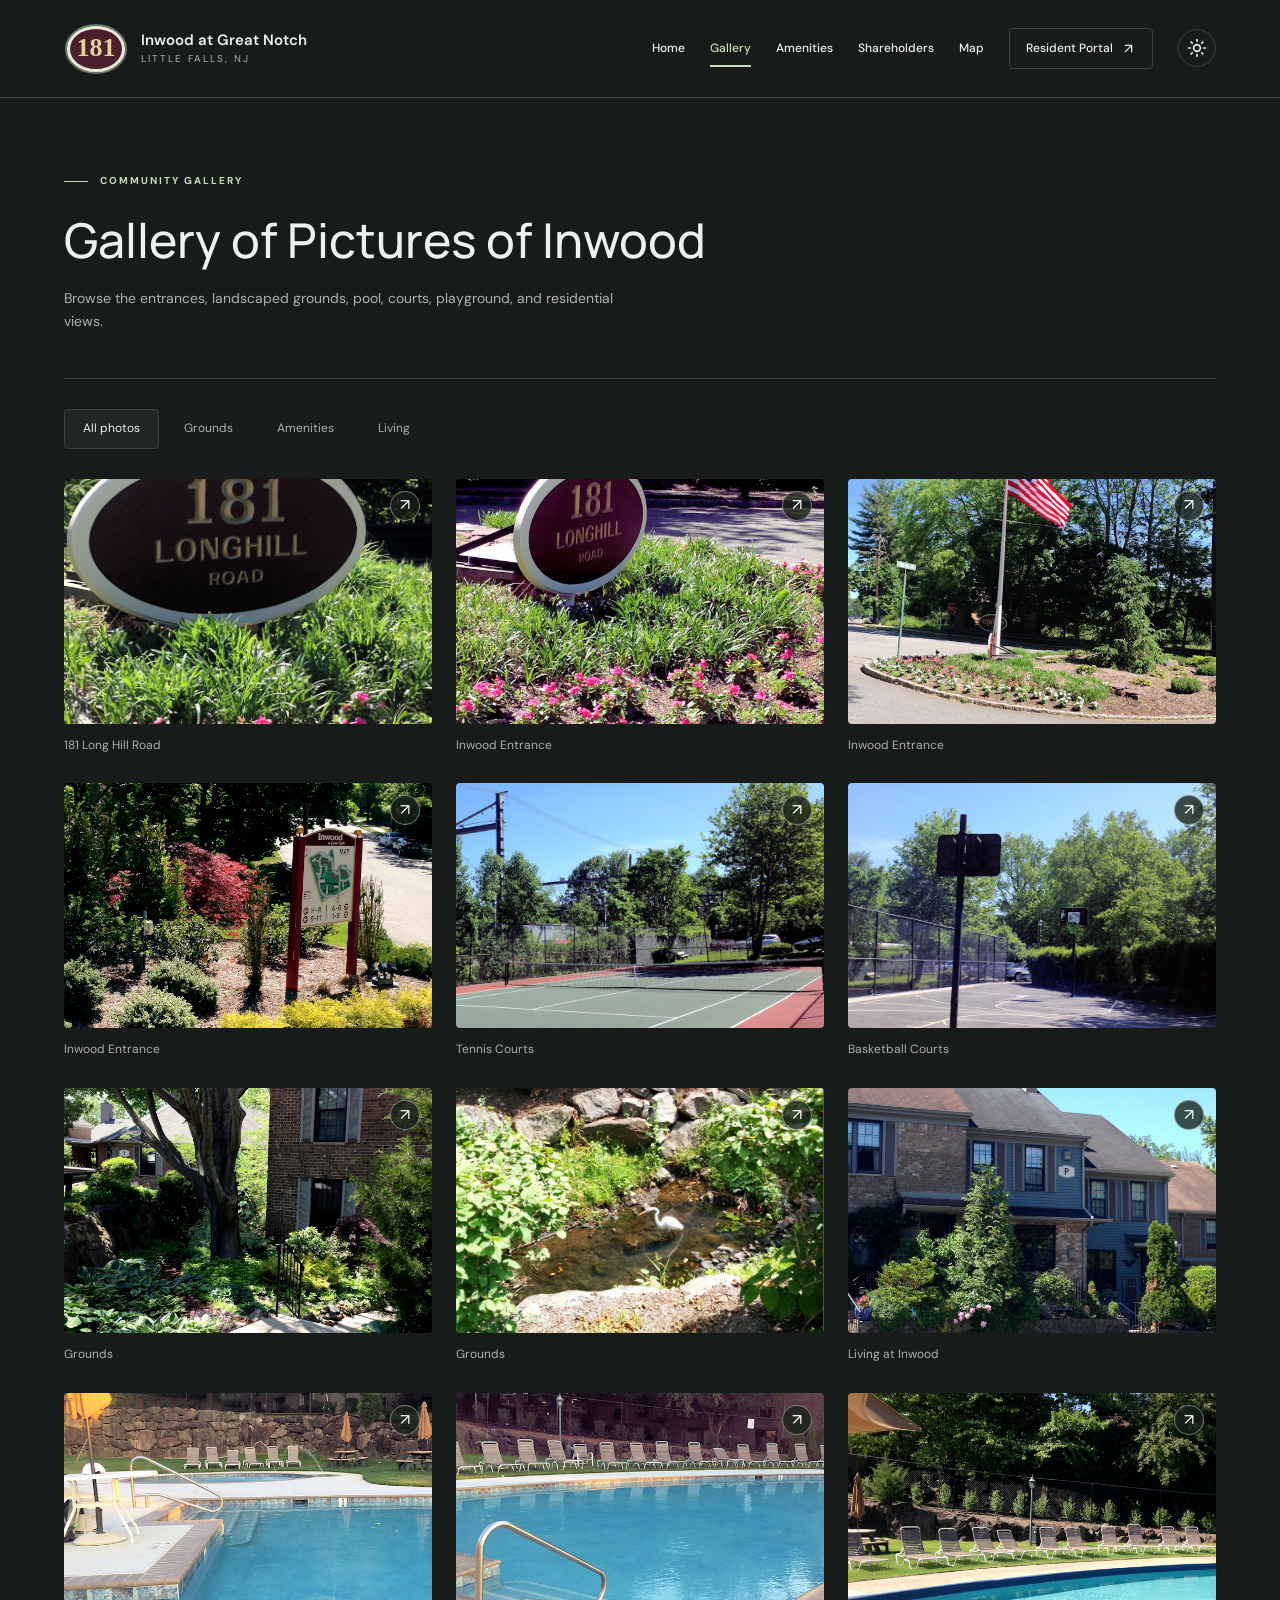
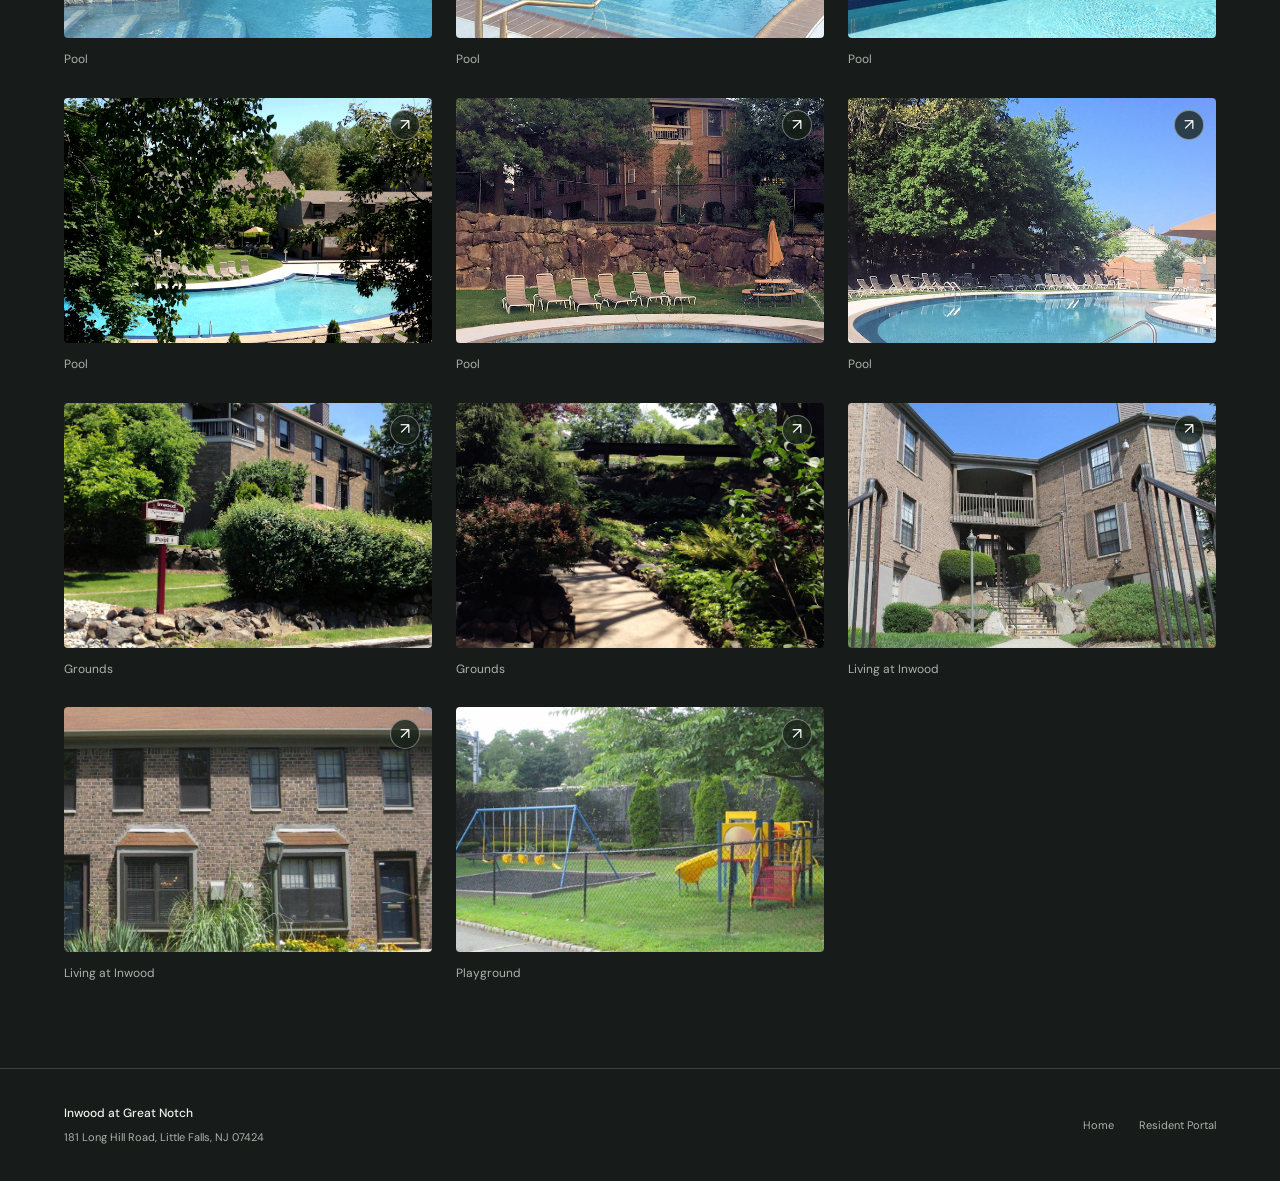
==== commit 6cc24721: "Feature 181 sign in hero, logo, and favicon" ====
--- a/gallery.html
+++ b/gallery.html
@@ -8,6 +8,9 @@
       content="Gallery of pictures of Inwood at Great Notch in Little Falls, New Jersey."
     />
     <title>Gallery of Pictures of Inwood | Inwood at Great Notch</title>
+    <link rel="icon" type="image/png" sizes="32x32" href="./assets/favicon-32.png" />
+    <link rel="icon" type="image/svg+xml" href="./assets/favicon.svg" />
+    <link rel="apple-touch-icon" sizes="180x180" href="./assets/apple-touch-icon.png" />
     <link rel="preconnect" href="https://fonts.googleapis.com" />
     <link rel="preconnect" href="https://fonts.gstatic.com" crossorigin />
     <link rel="stylesheet" href="./styles.css" />
@@ -19,7 +22,7 @@
         href="./index.html"
         aria-label="Inwood at Great Notch home"
       >
-        <span class="brand-mark">IN</span>
+        <img class="brand-mark" src="./assets/favicon.svg" width="64" height="64" alt="181 Long Hill Road" />
         <span class="brand-copy">
           <strong>Inwood at Great Notch</strong>
           <small>Little Falls, NJ</small>
--- a/styles.css
+++ b/styles.css
@@ -99,15 +99,10 @@
   align-items: center;
 }
 .brand-mark {
-  width: 44px;
-  height: 44px;
-  border: 1px solid var(--accent);
-  display: grid;
-  place-items: center;
-  color: var(--accent);
-  font-family: Manrope, sans-serif;
-  font-size: 19px;
-  line-height: 1;
+  width: 64px;
+  height: 64px;
+  object-fit: contain;
+  flex-shrink: 0;
 }
 .brand-copy {
   display: flex;
@@ -197,7 +192,7 @@
 }
 .hero-backdrop img {
   height: 100%;
-  object-position: center 55%;
+  object-position: center 15%;
 }
 .hero:before {
   content: "";
@@ -787,9 +782,8 @@
     font-size: 9px;
   }
   .brand-mark {
-    width: 36px;
-    height: 36px;
-    font-size: 16px;
+    width: 48px;
+    height: 48px;
   }
   .menu-toggle {
     display: grid;
